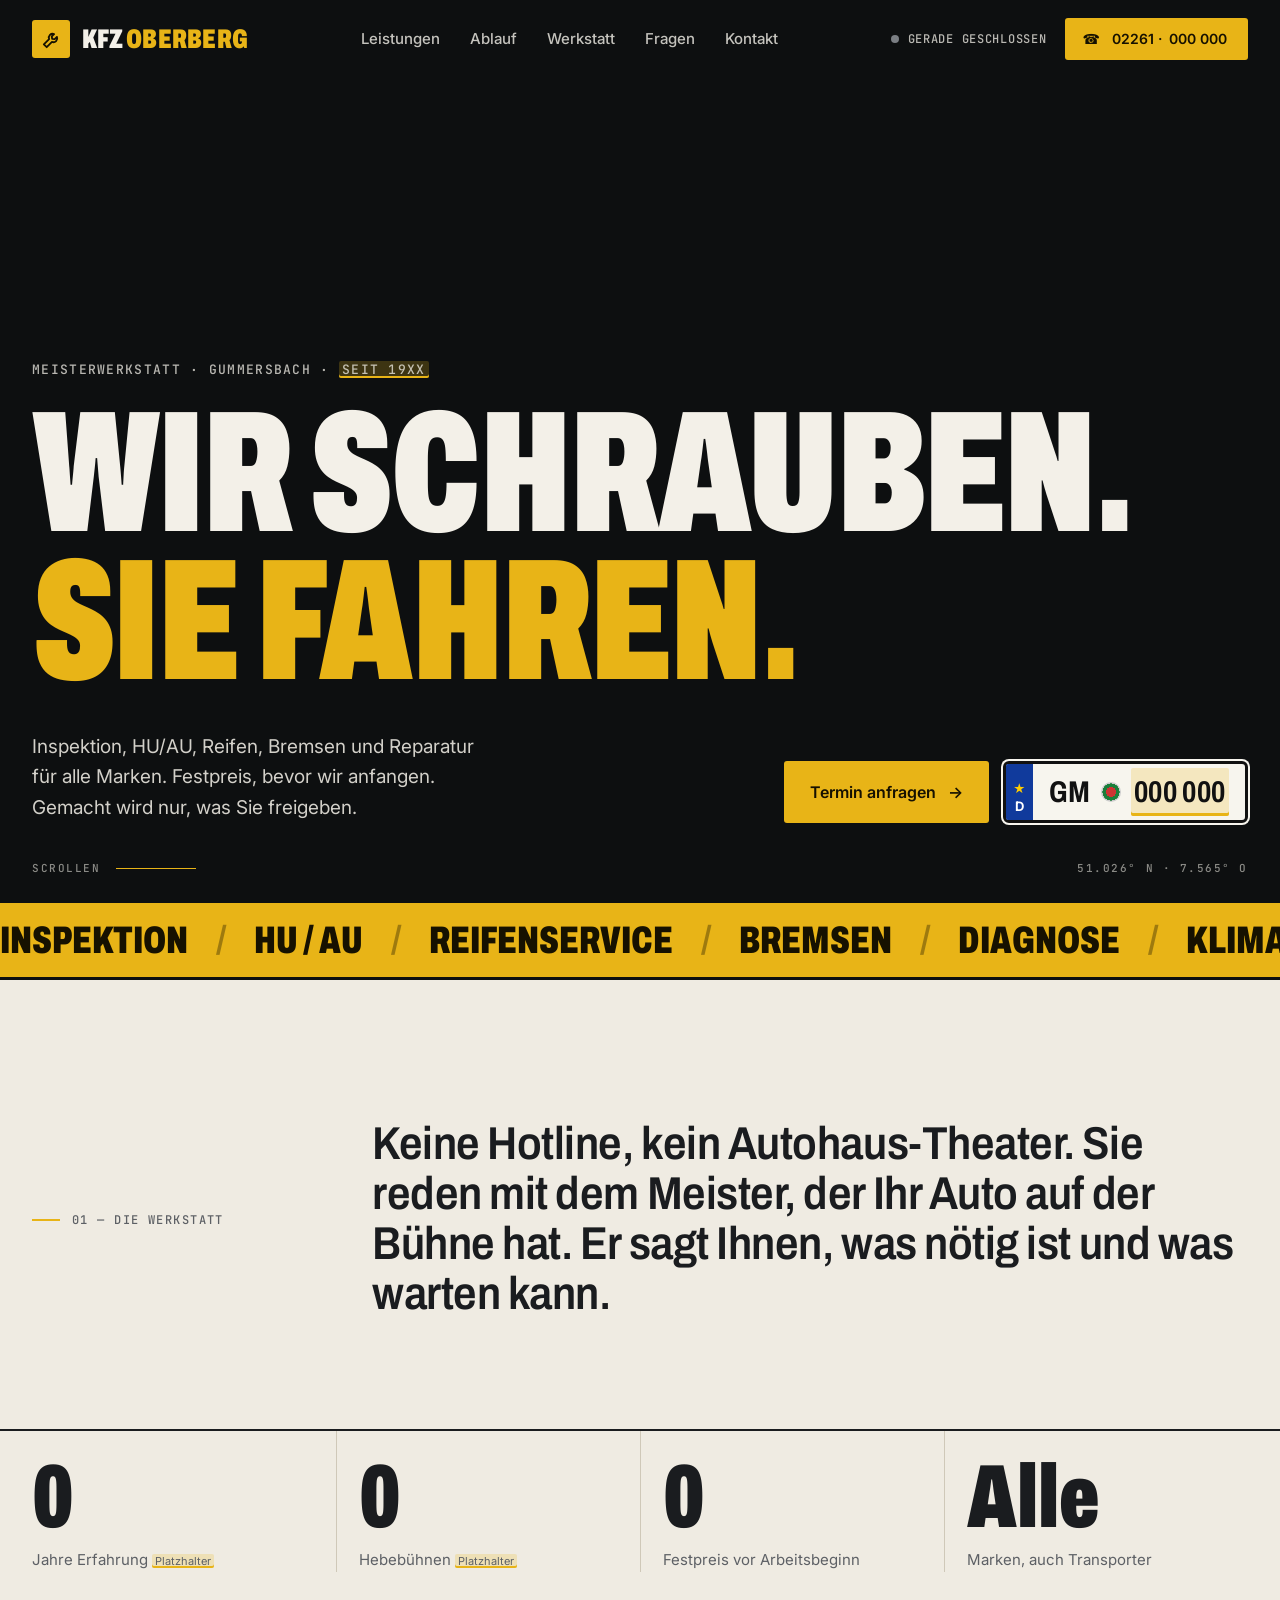
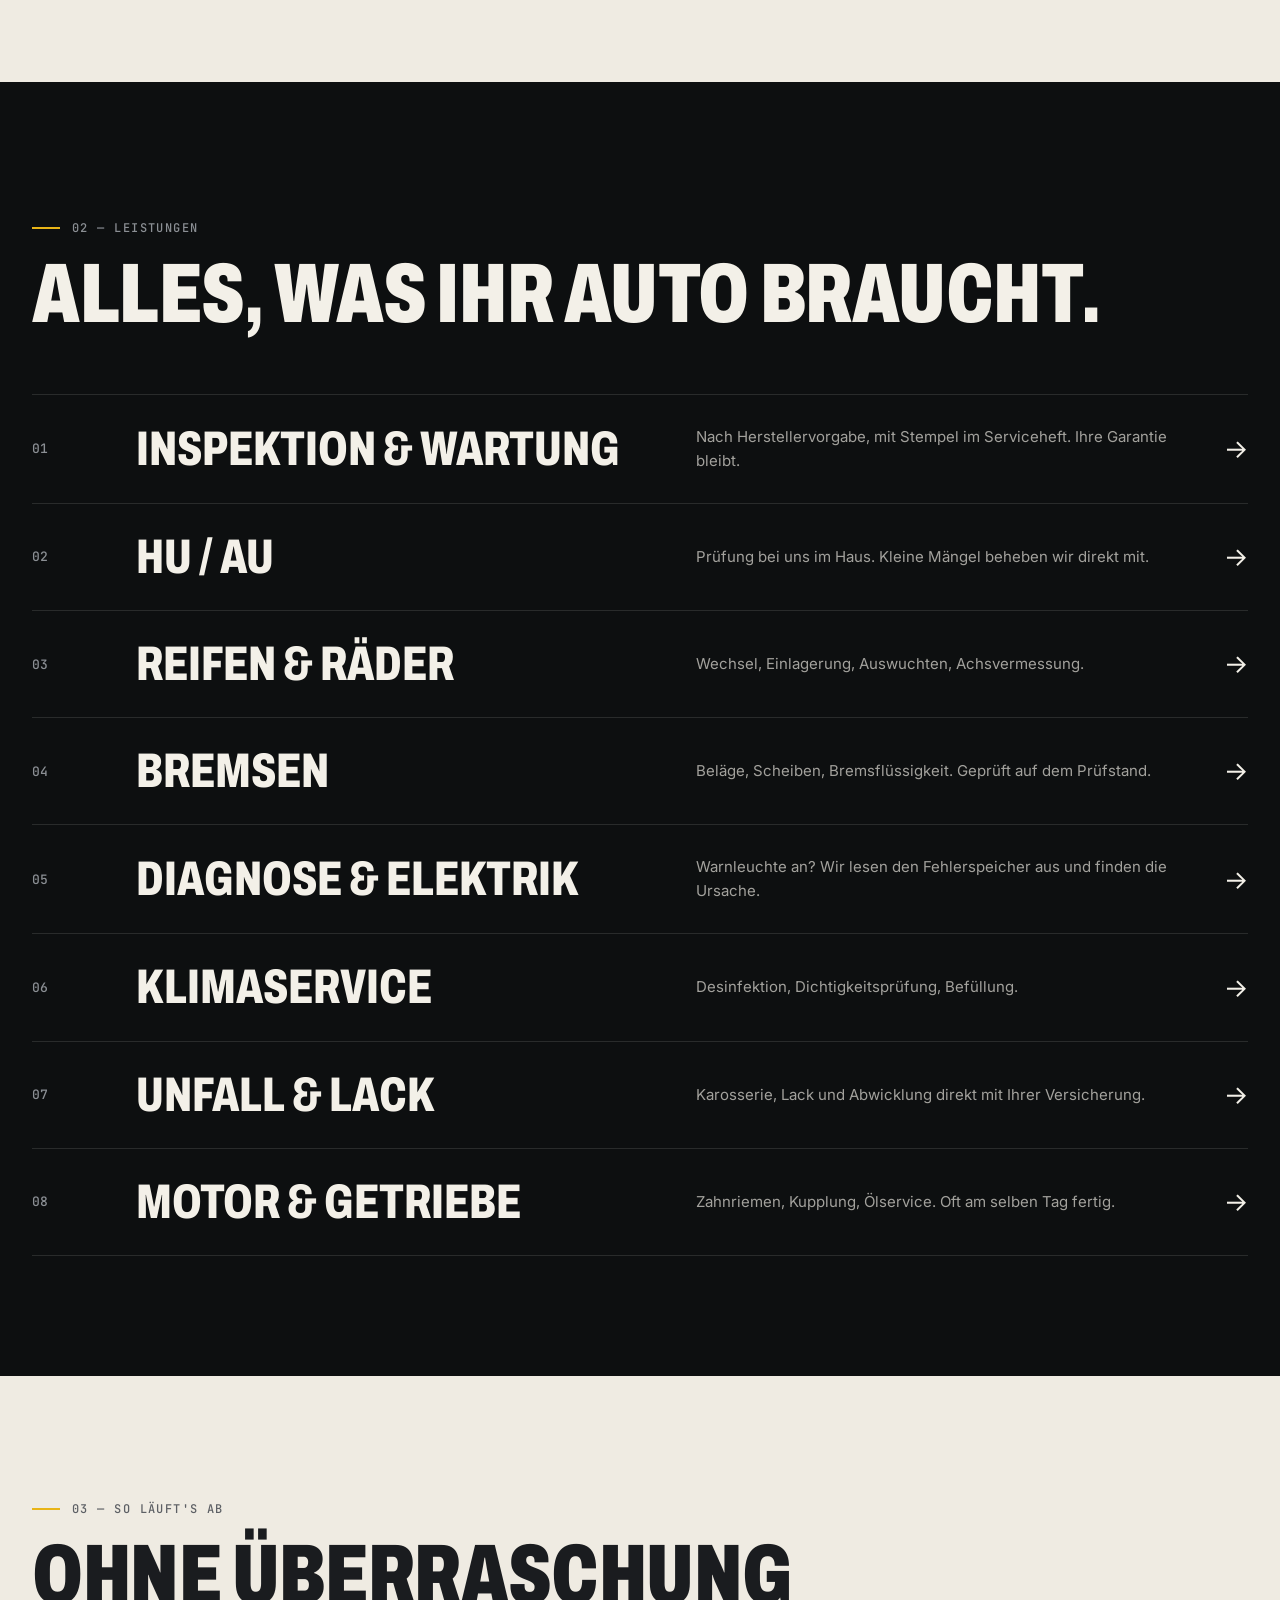
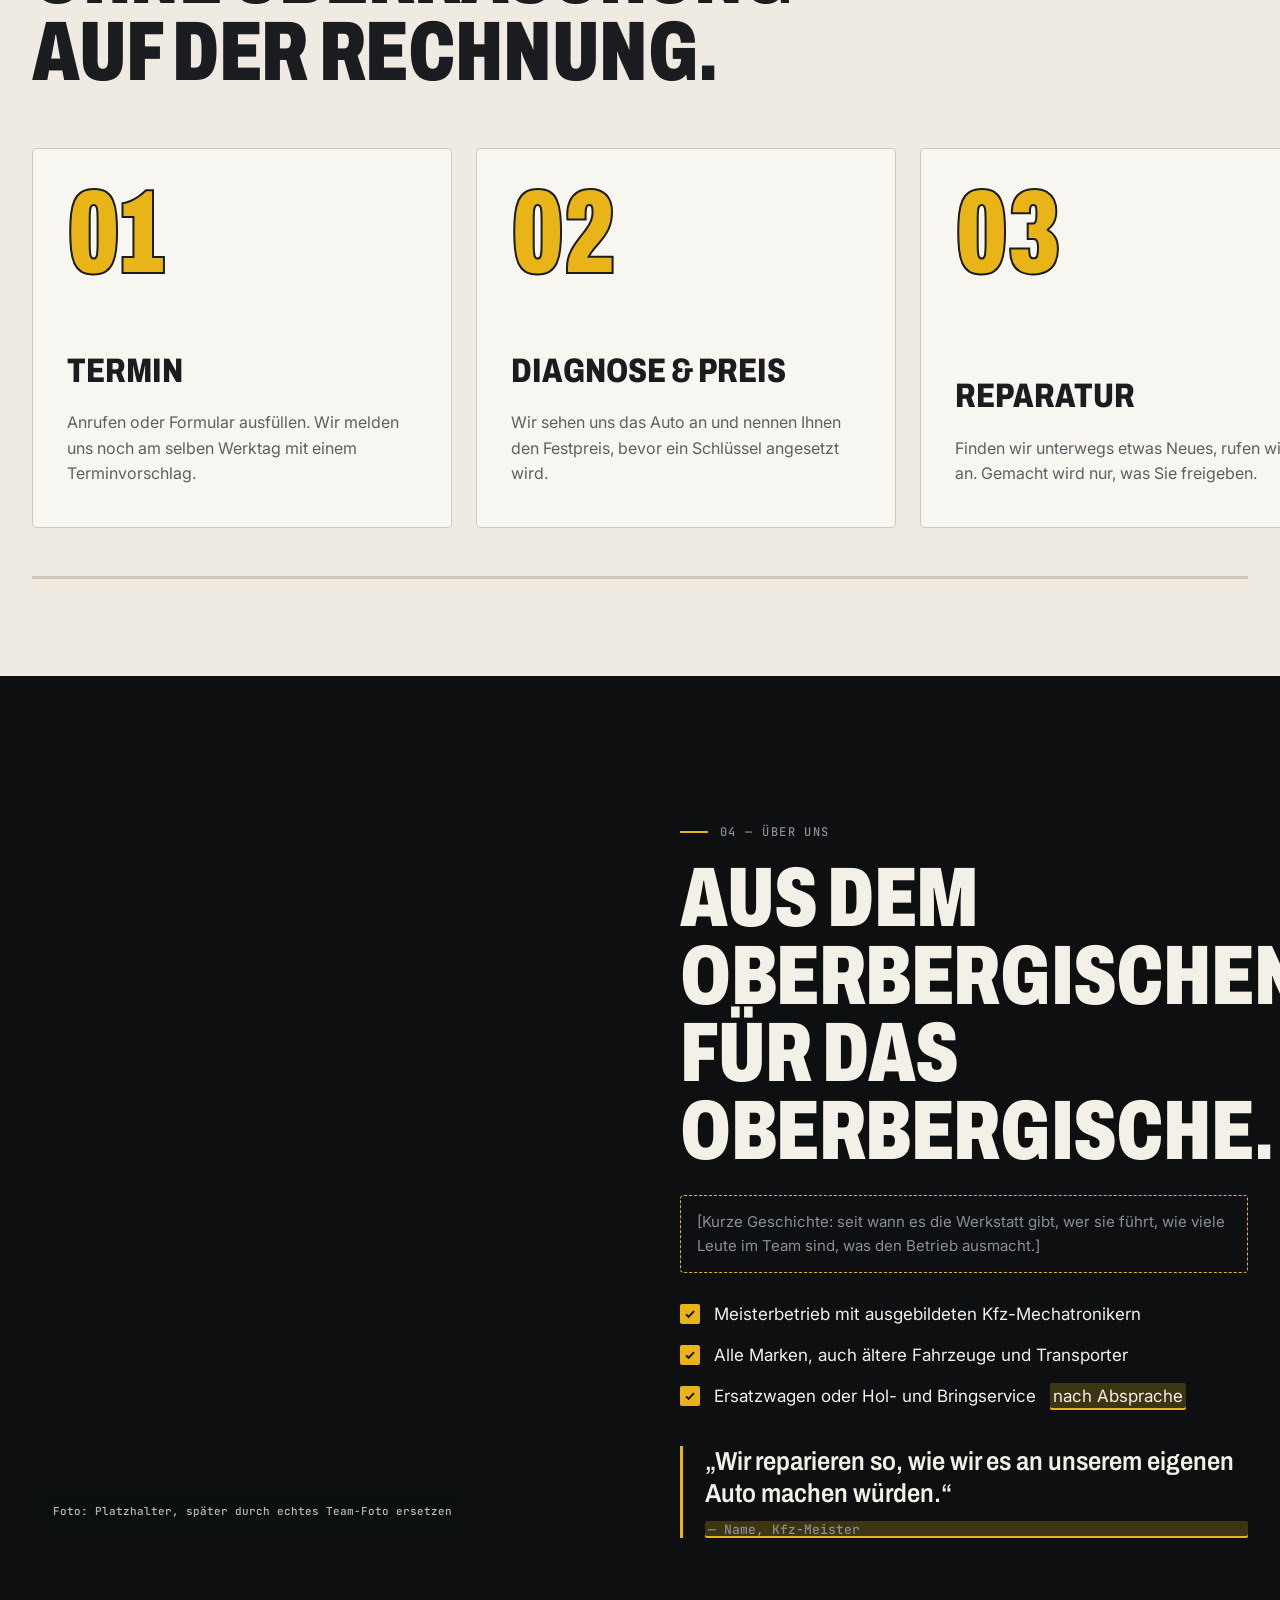
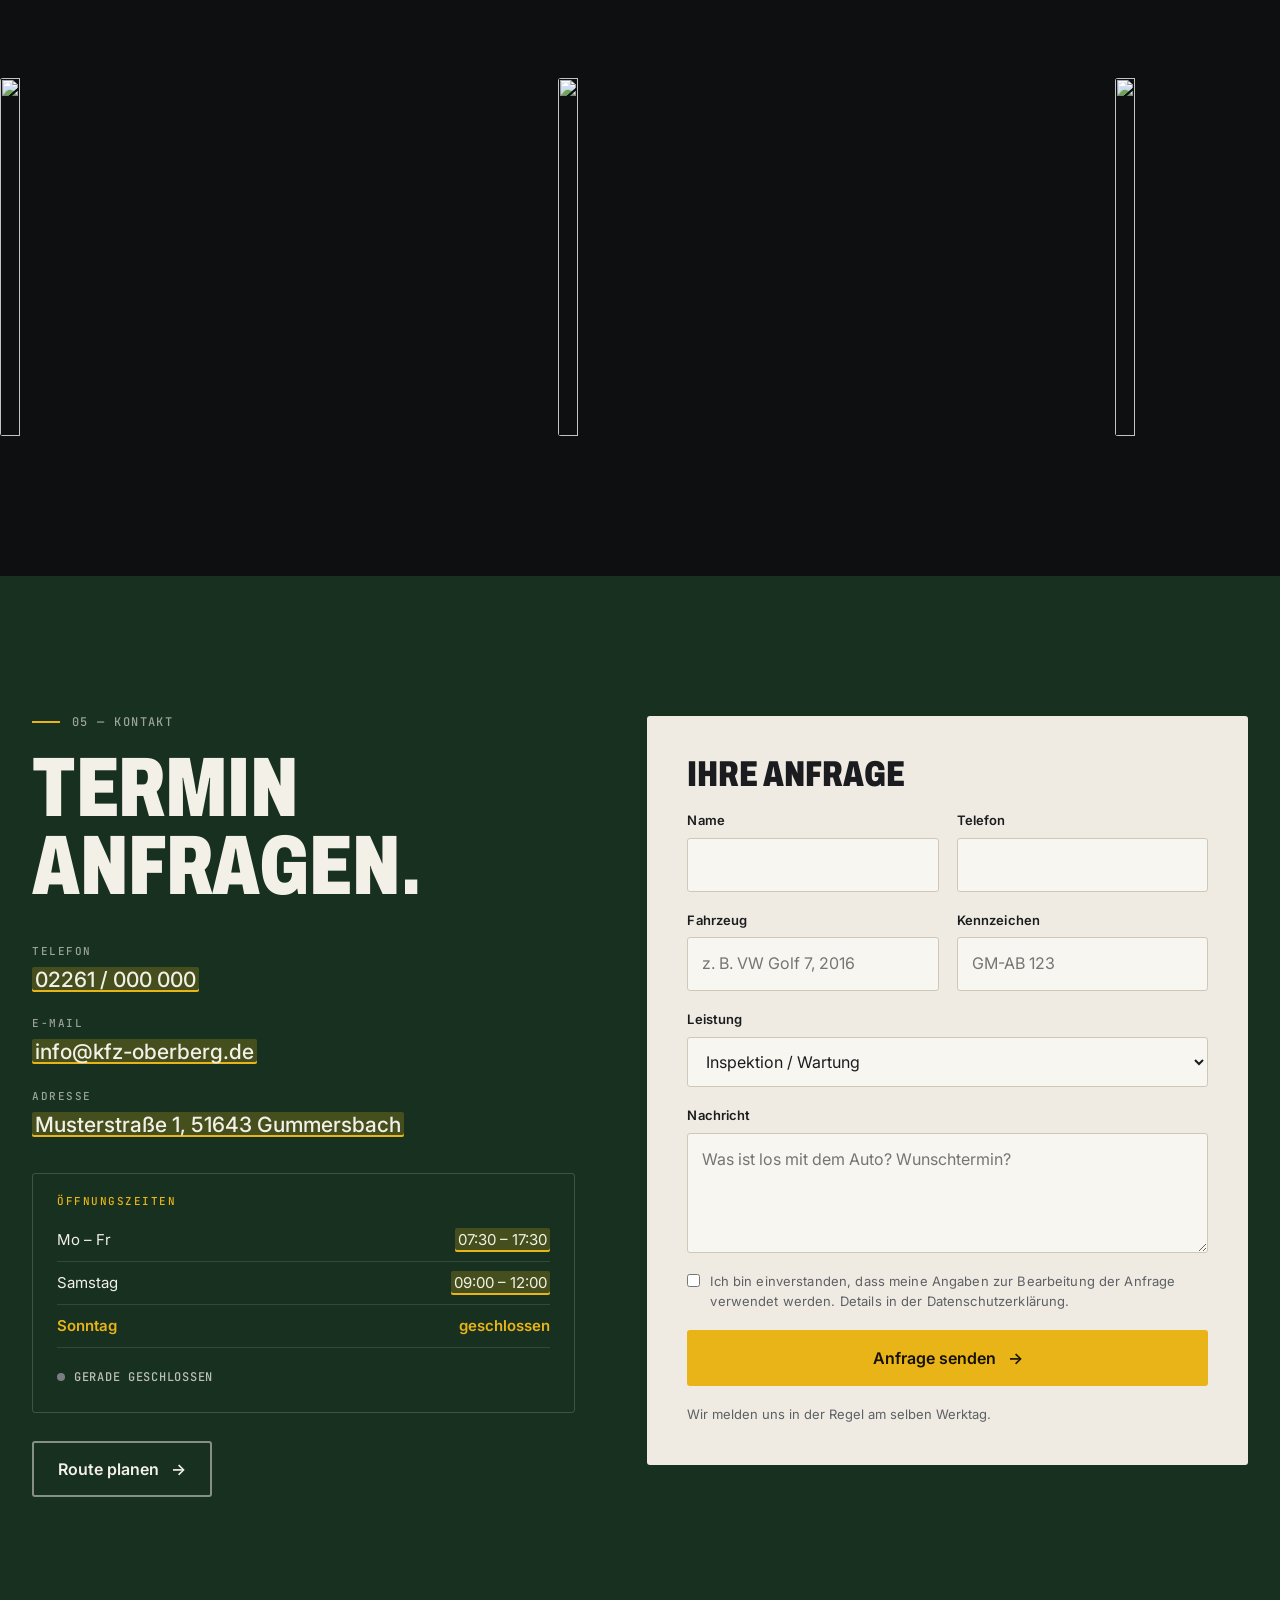
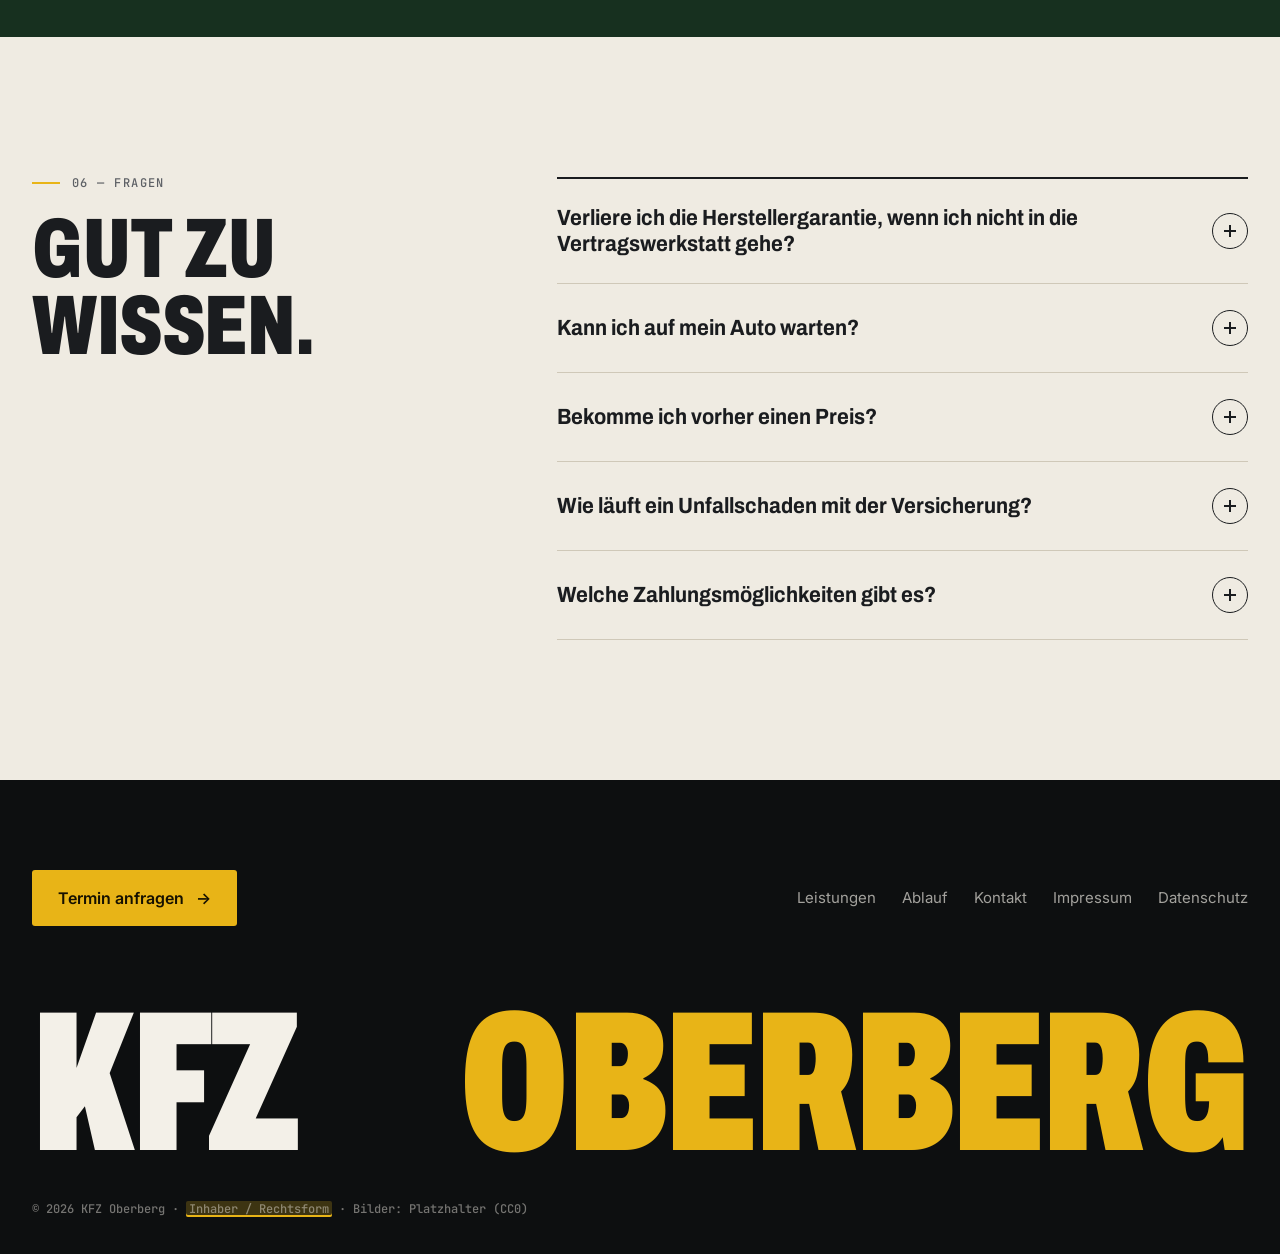
==== index.html @ f8571304 "feat(seite): Webseite mit Video-Hero und Scroll-Animationen Co-Authored-By: Claude Opus 5.5 <noreply" ====
<!doctype html>
<html lang="de">
<head>
<meta charset="utf-8">
<meta name="viewport" content="width=device-width, initial-scale=1">
<title>KFZ Oberberg – Meisterwerkstatt im Oberbergischen</title>
<meta name="description" content="KFZ Oberberg: Inspektion, HU/AU, Reifen, Bremsen, Diagnose und Unfallreparatur für alle Marken im Oberbergischen Kreis. Festpreis vor Arbeitsbeginn.">
<meta name="theme-color" content="#0d0f10">
<link rel="preconnect" href="https://fonts.googleapis.com">
<link rel="preconnect" href="https://fonts.gstatic.com" crossorigin>
<link href="https://fonts.googleapis.com/css2?family=Archivo:wdth,wght@62..125,400..900&family=Inter:wght@400;500;600&family=JetBrains+Mono:wght@500&display=swap" rel="stylesheet">
<link rel="stylesheet" href="styles.css">
<script>document.documentElement.classList.add("js")</script>
</head>
<body class="is-loading">

<!-- Intro: derselbe Warnstreifen wie im Hero-Film -->
<div class="intro" aria-hidden="true"><div class="intro-stripes"></div><div class="intro-word">KFZ<span>Oberberg</span></div></div>

<header class="site-header">
  <div class="wrap bar">
    <a class="logo" href="#top" aria-label="KFZ Oberberg Startseite">
      <span class="logo-mark"><svg viewBox="0 0 24 24" fill="none"><path d="M14.7 6.3a4 4 0 0 0-5.2 5.2L4 17l3 3 5.5-5.5a4 4 0 0 0 5.2-5.2l-2.4 2.4-2.6-.4-.4-2.6 2.4-2.4Z" stroke="currentColor" stroke-width="1.9" stroke-linejoin="round"/></svg></span>
      <span class="logo-text">KFZ <b>Oberberg</b></span>
    </a>
    <nav class="nav" aria-label="Hauptnavigation">
      <a href="#leistungen">Leistungen</a><a href="#ablauf">Ablauf</a><a href="#werkstatt">Werkstatt</a><a href="#faq">Fragen</a><a href="#kontakt">Kontakt</a>
    </nav>
    <div class="bar-right">
      <span class="live" data-status><i></i><span>Öffnungszeiten…</span></span>
      <a class="btn btn-signal btn-sm" href="tel:+4900000000000" aria-label="Anrufen"><span class="ico">☎</span><span class="hide-sm">02261 · <span class="ph">000 000</span></span></a>
    </div>
  </div>
</header>

<main id="top">

  <!-- HERO -->
  <section class="hero">
    <div class="hero-media" aria-hidden="true">
      <video class="hero-video" autoplay muted loop playsinline preload="auto" poster="video/hero-poster.jpg">
        <source src="video/hero-mobil.mp4" type="video/mp4" media="(max-width: 700px)">
        <source src="video/hero.mp4" type="video/mp4">
      </video>
      <div class="hero-shade"></div>
    </div>
    <div class="wrap hero-inner">
      <p class="kicker reveal-up">Meisterwerkstatt · Gummersbach · <span class="ph">seit 19XX</span></p>
      <h1 class="hero-title" aria-label="Wir schrauben. Sie fahren.">
        <span class="line"><span>Wir schrauben.</span></span>
        <span class="line"><span class="accent">Sie fahren.</span></span>
      </h1>
      <div class="hero-bottom">
        <p class="hero-lead reveal-up">Inspektion, HU/AU, Reifen, Bremsen und Reparatur für alle Marken. Festpreis, bevor wir anfangen. Gemacht wird nur, was Sie freigeben.</p>
        <div class="hero-ctas reveal-up">
          <a class="btn btn-signal" href="#kontakt">Termin anfragen <span class="arr">→</span></a>
          <a class="plate" href="tel:+4900000000000" aria-label="Anrufen">
            <span class="plate-eu"><span class="stars">★</span>D</span>
            <span class="plate-txt">GM <i></i> <span class="ph-plate">000 000</span></span>
          </a>
        </div>
      </div>
    </div>
    <div class="hero-meta wrap">
      <span>Scrollen</span><span class="scroll-line"><i></i></span>
      <span class="hero-coords">51.026° N · 7.565° O</span>
    </div>
  </section>

  <!-- TICKER -->
  <div class="ticker" aria-hidden="true">
    <div class="ticker-track">
      <span>Inspektion</span><b>/</b><span>HU / AU</span><b>/</b><span>Reifenservice</span><b>/</b><span>Bremsen</span><b>/</b><span>Diagnose</span><b>/</b><span>Klimaservice</span><b>/</b><span>Unfallinstandsetzung</span><b>/</b><span>Ölservice</span><b>/</b>
      <span>Inspektion</span><b>/</b><span>HU / AU</span><b>/</b><span>Reifenservice</span><b>/</b><span>Bremsen</span><b>/</b><span>Diagnose</span><b>/</b><span>Klimaservice</span><b>/</b><span>Unfallinstandsetzung</span><b>/</b><span>Ölservice</span><b>/</b>
    </div>
  </div>

  <!-- INTRO / STATEMENT -->
  <section class="statement">
    <div class="wrap statement-grid">
      <p class="label">01 — Die Werkstatt</p>
      <p class="statement-text split-words">Keine Hotline, kein Autohaus-Theater. Sie reden mit dem Meister, der Ihr Auto auf der Bühne hat. Er sagt Ihnen, was nötig ist und was warten kann.</p>
    </div>
    <div class="wrap stats">
      <div class="stat"><b data-count="25">0</b><span>Jahre Erfahrung <em class="ph">Platzhalter</em></span></div>
      <div class="stat"><b data-count="4">0</b><span>Hebebühnen <em class="ph">Platzhalter</em></span></div>
      <div class="stat"><b data-count="100" data-suffix="%">0</b><span>Festpreis vor Arbeitsbeginn</span></div>
      <div class="stat"><b>Alle</b><span>Marken, auch Transporter</span></div>
    </div>
  </section>

  <!-- LEISTUNGEN -->
  <section class="services" id="leistungen">
    <div class="wrap">
      <div class="sec-head">
        <p class="label">02 — Leistungen</p>
        <h2 class="sec-title split-lines">Alles, was Ihr Auto braucht.</h2>
      </div>
      <ol class="svc-list">
        <li class="svc" data-img="img/inspektion.jpg"><a href="#kontakt" data-leistung="Inspektion / Wartung">
          <span class="svc-no">01</span><span class="svc-name">Inspektion &amp; Wartung</span>
          <span class="svc-desc">Nach Herstellervorgabe, mit Stempel im Serviceheft. Ihre Garantie bleibt.</span><span class="svc-arr">→</span>
          <img class="svc-thumb" src="img/inspektion.jpg" alt="" loading="lazy"></a></li>
        <li class="svc" data-img="img/garage-front.jpg"><a href="#kontakt" data-leistung="HU / AU">
          <span class="svc-no">02</span><span class="svc-name">HU / AU</span>
          <span class="svc-desc">Prüfung bei uns im Haus. Kleine Mängel beheben wir direkt mit.</span><span class="svc-arr">→</span>
          <img class="svc-thumb" src="img/garage-front.jpg" alt="" loading="lazy"></a></li>
        <li class="svc" data-img="img/reifen.jpg"><a href="#kontakt" data-leistung="Reifen">
          <span class="svc-no">03</span><span class="svc-name">Reifen &amp; Räder</span>
          <span class="svc-desc">Wechsel, Einlagerung, Auswuchten, Achsvermessung.</span><span class="svc-arr">→</span>
          <img class="svc-thumb" src="img/reifen.jpg" alt="" loading="lazy"></a></li>
        <li class="svc" data-img="img/bremse.jpg"><a href="#kontakt" data-leistung="Bremsen">
          <span class="svc-no">04</span><span class="svc-name">Bremsen</span>
          <span class="svc-desc">Beläge, Scheiben, Bremsflüssigkeit. Geprüft auf dem Prüfstand.</span><span class="svc-arr">→</span>
          <img class="svc-thumb" src="img/bremse.jpg" alt="" loading="lazy"></a></li>
        <li class="svc" data-img="img/elektrik.jpg"><a href="#kontakt" data-leistung="Diagnose / Warnleuchte">
          <span class="svc-no">05</span><span class="svc-name">Diagnose &amp; Elektrik</span>
          <span class="svc-desc">Warnleuchte an? Wir lesen den Fehlerspeicher aus und finden die Ursache.</span><span class="svc-arr">→</span>
          <img class="svc-thumb" src="img/elektrik.jpg" alt="" loading="lazy"></a></li>
        <li class="svc" data-img="img/motor-dunkel.jpg"><a href="#kontakt" data-leistung="Klimaservice">
          <span class="svc-no">06</span><span class="svc-name">Klimaservice</span>
          <span class="svc-desc">Desinfektion, Dichtigkeitsprüfung, Befüllung.</span><span class="svc-arr">→</span>
          <img class="svc-thumb" src="img/motor-dunkel.jpg" alt="" loading="lazy"></a></li>
        <li class="svc" data-img="img/lack.jpg"><a href="#kontakt" data-leistung="Unfallschaden">
          <span class="svc-no">07</span><span class="svc-name">Unfall &amp; Lack</span>
          <span class="svc-desc">Karosserie, Lack und Abwicklung direkt mit Ihrer Versicherung.</span><span class="svc-arr">→</span>
          <img class="svc-thumb" src="img/lack.jpg" alt="" loading="lazy"></a></li>
        <li class="svc" data-img="img/motorblock.jpg"><a href="#kontakt" data-leistung="Sonstiges">
          <span class="svc-no">08</span><span class="svc-name">Motor &amp; Getriebe</span>
          <span class="svc-desc">Zahnriemen, Kupplung, Ölservice. Oft am selben Tag fertig.</span><span class="svc-arr">→</span>
          <img class="svc-thumb" src="img/motorblock.jpg" alt="" loading="lazy"></a></li>
      </ol>
    </div>
    <div class="svc-follower" aria-hidden="true"><img alt=""></div>
  </section>

  <!-- ABLAUF (horizontal gepinnt auf Desktop) -->
  <section class="process" id="ablauf">
    <div class="process-pin">
      <div class="wrap process-head">
        <p class="label">03 — So läuft's ab</p>
        <h2 class="sec-title">Ohne Überraschung<br>auf der Rechnung.</h2>
      </div>
      <div class="process-track">
        <article class="step"><span class="step-no">01</span><h3>Termin</h3><p>Anrufen oder Formular ausfüllen. Wir melden uns noch am selben Werktag mit einem Terminvorschlag.</p></article>
        <article class="step"><span class="step-no">02</span><h3>Diagnose &amp; Preis</h3><p>Wir sehen uns das Auto an und nennen Ihnen den Festpreis, bevor ein Schlüssel angesetzt wird.</p></article>
        <article class="step"><span class="step-no">03</span><h3>Reparatur</h3><p>Finden wir unterwegs etwas Neues, rufen wir an. Gemacht wird nur, was Sie freigeben.</p></article>
        <article class="step"><span class="step-no">04</span><h3>Abholung</h3><p>Wir erklären, was gemacht wurde, und zeigen Ihnen auf Wunsch die alten Teile.</p></article>
        <figure class="step step-img"><img src="img/werkzeug.jpg" alt="Werkzeugsatz in der Werkstatt" loading="lazy"></figure>
      </div>
      <div class="process-progress" aria-hidden="true"><i></i></div>
    </div>
  </section>

  <!-- WERKSTATT / ÜBER UNS -->
  <section class="about" id="werkstatt">
    <div class="wrap about-grid">
      <figure class="about-img clip-reveal"><img src="img/handarbeit.jpg" alt="Mechaniker bei der Arbeit an einem Fahrzeug" loading="lazy"><figcaption>Foto: Platzhalter, später durch echtes Team-Foto ersetzen</figcaption></figure>
      <div class="about-copy">
        <p class="label">04 — Über uns</p>
        <h2 class="sec-title split-lines">Aus dem Oberbergischen, für das Oberbergische.</h2>
        <p class="ph-block">[Kurze Geschichte: seit wann es die Werkstatt gibt, wer sie führt, wie viele Leute im Team sind, was den Betrieb ausmacht.]</p>
        <ul class="checks">
          <li>Meisterbetrieb mit ausgebildeten Kfz-Mechatronikern</li>
          <li>Alle Marken, auch ältere Fahrzeuge und Transporter</li>
          <li>Ersatzwagen oder Hol- und Bringservice <span class="ph">nach Absprache</span></li>
        </ul>
        <blockquote class="quote">„Wir reparieren so, wie wir es an unserem eigenen Auto machen würden.“<cite class="ph">— Name, Kfz-Meister</cite></blockquote>
      </div>
    </div>
    <div class="gallery" aria-hidden="true">
      <div class="gallery-row">
        <img src="img/werkstatt.jpg" alt="" loading="lazy"><img src="img/motor-chrom.jpg" alt="" loading="lazy"><img src="img/bremse.jpg" alt="" loading="lazy"><img src="img/inspektion.jpg" alt="" loading="lazy"><img src="img/reifen.jpg" alt="" loading="lazy">
      </div>
    </div>
  </section>

  <!-- KONTAKT -->
  <section class="contact" id="kontakt">
    <div class="wrap contact-grid">
      <div class="contact-info">
        <p class="label">05 — Kontakt</p>
        <h2 class="sec-title split-lines">Termin anfragen.</h2>
        <dl>
          <div><dt>Telefon</dt><dd><a href="tel:+4900000000000"><span class="ph">02261 / 000 000</span></a></dd></div>
          <div><dt>E-Mail</dt><dd><a href="mailto:info@example.de"><span class="ph">info@kfz-oberberg.de</span></a></dd></div>
          <div><dt>Adresse</dt><dd><span class="ph">Musterstraße 1, 51643 Gummersbach</span></dd></div>
        </dl>
        <div class="hours-card">
          <h3>Öffnungszeiten</h3>
          <ul class="hours" data-hours>
            <li data-d="1-5"><span>Mo – Fr</span><span class="ph">07:30 – 17:30</span></li>
            <li data-d="6"><span>Samstag</span><span class="ph">09:00 – 12:00</span></li>
            <li data-d="0"><span>Sonntag</span><span>geschlossen</span></li>
          </ul>
          <span class="live" data-status><i></i><span>…</span></span>
        </div>
        <a class="btn btn-ghost-light" href="https://maps.google.com/?q=Gummersbach" target="_blank" rel="noopener">Route planen <span class="arr">→</span></a>
      </div>
      <form id="anfrage" class="form" novalidate>
        <h3>Ihre Anfrage</h3>
        <label>Name<input name="name" autocomplete="name" required></label>
        <label>Telefon<input name="telefon" type="tel" autocomplete="tel" required></label>
        <label>Fahrzeug<input name="fahrzeug" placeholder="z. B. VW Golf 7, 2016"></label>
        <label>Kennzeichen<input name="kennzeichen" placeholder="GM-AB 123"></label>
        <label class="full">Leistung
          <select name="leistung" id="leistung">
            <option>Inspektion / Wartung</option><option>HU / AU</option><option>Reifen</option>
            <option>Bremsen</option><option>Diagnose / Warnleuchte</option><option>Klimaservice</option>
            <option>Unfallschaden</option><option>Sonstiges</option>
          </select></label>
        <label class="full">Nachricht<textarea name="nachricht" placeholder="Was ist los mit dem Auto? Wunschtermin?"></textarea></label>
        <label class="consent"><input type="checkbox" required> Ich bin einverstanden, dass meine Angaben zur Bearbeitung der Anfrage verwendet werden. Details in der Datenschutzerklärung.</label>
        <button class="btn btn-signal" type="submit">Anfrage senden <span class="arr">→</span></button>
        <p class="form-note" id="form-note">Wir melden uns in der Regel am selben Werktag.</p>
      </form>
    </div>
  </section>

  <!-- FAQ -->
  <section class="faq" id="faq">
    <div class="wrap faq-grid">
      <div><p class="label">06 — Fragen</p><h2 class="sec-title split-lines">Gut zu wissen.</h2></div>
      <div class="faq-list">
        <details><summary>Verliere ich die Herstellergarantie, wenn ich nicht in die Vertragswerkstatt gehe?</summary>
          <p>Nein. Solange nach Herstellervorgabe und mit passenden Teilen gewartet wird, bleibt die Garantie erhalten. Wir tragen alles ins Serviceheft ein.</p></details>
        <details><summary>Kann ich auf mein Auto warten?</summary>
          <p>Bei kleineren Arbeiten wie Ölwechsel oder Reifenwechsel ja. Sagen Sie es bei der Terminabsprache, dann planen wir das ein.</p></details>
        <details><summary>Bekomme ich vorher einen Preis?</summary>
          <p>Ja. Sie bekommen einen Festpreis, bevor wir anfangen. Ergibt sich während der Arbeit etwas Zusätzliches, rufen wir vorher an.</p></details>
        <details><summary>Wie läuft ein Unfallschaden mit der Versicherung?</summary>
          <p>Bringen Sie das Fahrzeug vorbei. Wir dokumentieren den Schaden, organisieren auf Wunsch einen Gutachter und rechnen direkt mit der Versicherung ab.</p></details>
        <details><summary>Welche Zahlungsmöglichkeiten gibt es?</summary>
          <p><span class="ph">[Bar, EC-Karte, Kreditkarte, Überweisung – mit dem Betrieb abklären.]</span></p></details>
      </div>
    </div>
  </section>
</main>

<footer class="footer">
  <div class="wrap">
    <div class="foot-top">
      <a class="btn btn-signal" href="#kontakt">Termin anfragen <span class="arr">→</span></a>
      <nav><a href="#leistungen">Leistungen</a><a href="#ablauf">Ablauf</a><a href="#kontakt">Kontakt</a><a href="impressum.html">Impressum</a><a href="datenschutz.html">Datenschutz</a></nav>
    </div>
    <div class="foot-word" aria-hidden="true"><span>KFZ</span><span>Oberberg</span></div>
    <p class="copy">© <span id="year">2026</span> KFZ Oberberg · <span class="ph">Inhaber / Rechtsform</span> · Bilder: Platzhalter (CC0)</p>
  </div>
</footer>

<div class="callbar">
  <a class="btn btn-signal" href="tel:+4900000000000">☎ Anrufen</a>
  <a class="btn btn-dark" href="#kontakt">Termin</a>
</div>

<script src="https://cdnjs.cloudflare.com/ajax/libs/gsap/3.12.5/gsap.min.js"></script>
<script src="https://cdnjs.cloudflare.com/ajax/libs/gsap/3.12.5/ScrollTrigger.min.js"></script>
<script src="https://unpkg.com/lenis@1.1.13/dist/lenis.min.js"></script>
<script src="main.js"></script>
</body>
</html>
---- styles.css ----
:root{
  --black:#0d0f10; --ink:#16181b; --ink-2:#2a2d31; --steel:#8b8f94; --line-d:rgba(243,240,232,.12);
  --paper:#efebe2; --paper-2:#e4dfd3; --line-l:#cfc8b8; --text-l:#1a1c1f; --muted-l:#5d6065;
  --signal:#e8b417; --signal-ink:#161100; --forest:#17301f; --cream:#f3f0e8;
  --display:"Archivo",system-ui,sans-serif; --body:"Inter",system-ui,sans-serif; --mono:"JetBrains Mono",ui-monospace,monospace;
  --ease:cubic-bezier(.2,.7,.1,1);
}
*{box-sizing:border-box;margin:0;padding:0}
html{-webkit-text-size-adjust:100%}
html.lenis,html.lenis body{height:auto}
.lenis.lenis-smooth{scroll-behavior:auto!important}
body{background:var(--black);color:var(--cream);font:400 17px/1.6 var(--body);-webkit-font-smoothing:antialiased;overflow-x:hidden}
img,video{display:block;max-width:100%}
a{color:inherit}
.wrap{width:100%;max-width:1320px;margin:0 auto;padding:0 32px}
::selection{background:var(--signal);color:var(--signal-ink)}
:focus-visible{outline:3px solid var(--signal);outline-offset:3px}

/* Platzhalter-Markierung */
.ph,.ph-plate{background:rgba(232,180,23,.22);box-shadow:inset 0 -2px 0 var(--signal);padding:0 3px;border-radius:2px}
.ph-block{border:1.5px dashed var(--signal);padding:14px 16px;border-radius:4px;color:var(--steel);font-size:15px;margin:24px 0}

/* Typo */
.label{font:500 12px/1 var(--mono);letter-spacing:.12em;text-transform:uppercase;color:var(--steel);display:flex;align-items:center;gap:12px}
.label::before{content:"";width:28px;height:2px;background:var(--signal)}
.sec-title{font-family:var(--display);font-weight:850;font-stretch:70%;text-transform:uppercase;font-size:clamp(42px,6.6vw,104px);line-height:.92;letter-spacing:-.005em;margin-top:22px}
.kicker{font:500 13px/1.3 var(--mono);letter-spacing:.1em;text-transform:uppercase;color:rgba(243,240,232,.75)}

/* Buttons */
.btn{display:inline-flex;align-items:center;gap:12px;font:600 16px/1 var(--body);padding:18px 24px;border-radius:3px;text-decoration:none;border:2px solid transparent;cursor:pointer;position:relative;overflow:hidden;isolation:isolate;transition:color .3s var(--ease)}
.btn .arr{transition:transform .35s var(--ease)}
.btn:hover .arr{transform:translateX(5px)}
.btn-signal{background:var(--signal);color:var(--signal-ink)}
.btn-signal::after{content:"";position:absolute;inset:0;background:var(--cream);transform:translateY(101%);transition:transform .4s var(--ease);z-index:-1}
.btn-signal:hover::after{transform:none}
.btn-ghost-light{border-color:rgba(243,240,232,.5);color:var(--cream)}
.btn-ghost-light:hover{border-color:var(--signal);color:var(--signal)}
.btn-dark{background:var(--ink);color:var(--cream)}
.btn-sm{padding:12px 16px;font-size:14px}

/* Intro */
.intro{position:fixed;inset:0;z-index:100;pointer-events:none;display:grid;place-items:center;overflow:hidden}
.intro-stripes{position:absolute;inset:-20% -40%;background:repeating-linear-gradient(-45deg,#15171a 0 70px,var(--signal) 70px 140px);transform:skewX(-12deg)}
.intro-word{position:relative;font-family:var(--display);font-weight:900;font-stretch:65%;text-transform:uppercase;font-size:clamp(48px,10vw,150px);line-height:.9;background:var(--black);color:var(--cream);padding:.08em .22em .04em;display:flex;gap:.25em}
.intro-word span{color:var(--signal)}
html:not(.js) .intro{display:none}

/* Header */
.site-header{position:fixed;top:0;left:0;right:0;z-index:50;transition:background .4s,border-color .4s,transform .45s var(--ease);border-bottom:1px solid transparent}
.site-header.scrolled{background:rgba(13,15,16,.86);backdrop-filter:blur(12px);-webkit-backdrop-filter:blur(12px);border-color:var(--line-d)}
.site-header.hidden{transform:translateY(-100%)}
.bar{display:flex;align-items:center;justify-content:space-between;height:78px;gap:24px}
.logo{display:flex;align-items:center;gap:12px;text-decoration:none}
.logo-mark{width:38px;height:38px;border-radius:3px;background:var(--signal);color:var(--signal-ink);display:grid;place-items:center;transition:transform .5s var(--ease)}
.logo:hover .logo-mark{transform:rotate(-90deg)}
.logo-mark svg{width:23px;height:23px}
.logo-text{font-family:var(--display);font-weight:900;font-stretch:68%;font-size:27px;text-transform:uppercase;letter-spacing:.01em;line-height:1}
.logo-text b{color:var(--signal);font-weight:900}
.nav{display:flex;gap:30px;font-size:15px;font-weight:500}
.nav a{text-decoration:none;color:rgba(243,240,232,.8);position:relative;padding:6px 0}
.nav a::after{content:"";position:absolute;left:0;right:0;bottom:0;height:2px;background:var(--signal);transform:scaleX(0);transform-origin:right;transition:transform .35s var(--ease)}
.nav a:hover{color:var(--cream)}
.nav a:hover::after{transform:scaleX(1);transform-origin:left}
.bar-right{display:flex;align-items:center;gap:18px}
.live{display:inline-flex;align-items:center;gap:9px;font:500 12px/1 var(--mono);letter-spacing:.06em;text-transform:uppercase;color:rgba(243,240,232,.75)}
.live i{width:8px;height:8px;border-radius:50%;background:#7a7e83}
.live.open i{background:#5fd38a;box-shadow:0 0 0 0 rgba(95,211,138,.6);animation:pulse 2s infinite}
@keyframes pulse{70%{box-shadow:0 0 0 9px rgba(95,211,138,0)}100%{box-shadow:0 0 0 0 rgba(95,211,138,0)}}
@media (max-width:1060px){.nav{display:none}}
.logo-text{white-space:nowrap}
@media (max-width:640px){.bar-right .live,.hide-sm{display:none}.bar{height:66px}.bar-right .btn-sm{width:46px;height:46px;padding:0;justify-content:center;font-size:18px}.logo-text{font-size:24px}}

/* Hero */
.hero{position:relative;min-height:100svh;display:flex;flex-direction:column;justify-content:flex-end;overflow:hidden;padding-top:110px}
.hero-media{position:absolute;inset:0;z-index:-1;background:var(--black) url("video/hero-poster.jpg") center/cover}
.hero-video{width:100%;height:100%;object-fit:cover}
.hero-shade{position:absolute;inset:0;background:linear-gradient(180deg,rgba(13,15,16,.55) 0%,rgba(13,15,16,.1) 30%,rgba(13,15,16,.35) 60%,rgba(13,15,16,.92) 100%),linear-gradient(90deg,rgba(13,15,16,.6),rgba(13,15,16,0) 70%)}
.hero-inner{padding-bottom:40px}
.hero-title{font-family:var(--display);font-weight:900;font-stretch:64%;text-transform:uppercase;font-size:clamp(64px,13.5vw,218px);line-height:.84;letter-spacing:-.01em;margin:22px 0 34px}
.hero-title .line{display:block;overflow:hidden;padding-bottom:.02em}
.hero-title .line>span{display:inline-block}
.hero-title .accent{color:var(--signal)}
.hero-bottom{display:flex;justify-content:space-between;align-items:flex-end;gap:40px;flex-wrap:wrap}
.hero-lead{max-width:470px;font-size:19px;color:rgba(243,240,232,.86)}
.hero-ctas{display:flex;gap:14px;align-items:stretch;flex-wrap:wrap}
.plate{display:inline-flex;align-items:stretch;background:#f7f5ee;color:#111;border:3px solid #111;border-radius:6px;text-decoration:none;box-shadow:0 0 0 2px #f7f5ee;transition:transform .3s var(--ease)}
.plate:hover{transform:translateY(-2px) rotate(-1deg)}
.plate-eu{background:#103a9c;color:#fff;font:700 13px/1 var(--body);display:flex;flex-direction:column;align-items:center;justify-content:flex-end;gap:5px;padding:6px 7px 7px;border-radius:2px 0 0 2px}
.plate-eu .stars{color:#ffcc00;font-size:12px}
.plate-txt{font-family:"Archivo",sans-serif;font-weight:700;font-stretch:75%;font-size:30px;letter-spacing:.02em;display:flex;align-items:center;gap:10px;padding:4px 16px}
.plate-txt i{width:20px;height:20px;border-radius:50%;background:radial-gradient(circle,#c33 0 35%,#1a7f3a 36% 60%,#ccc 61%)}
.ph-plate{box-shadow:inset 0 -3px 0 var(--signal)}
.hero-meta{display:flex;align-items:center;gap:16px;padding-bottom:26px;font:500 11px/1 var(--mono);letter-spacing:.14em;text-transform:uppercase;color:rgba(243,240,232,.55)}
.scroll-line{width:80px;height:1px;background:rgba(243,240,232,.25);position:relative;overflow:hidden}
.scroll-line i{position:absolute;inset:0;background:var(--signal);animation:scrolline 2.2s var(--ease) infinite}
@keyframes scrolline{0%{transform:translateX(-100%)}60%,100%{transform:translateX(100%)}}
.hero-coords{margin-left:auto}
@media (max-width:640px){.hero-coords,.hero-meta{display:none}.hero-lead{font-size:17px}.plate-txt{font-size:24px}}

/* Ticker */
.ticker{background:var(--signal);color:var(--signal-ink);overflow:hidden;border-block:3px solid var(--black)}
.ticker-track{display:flex;width:max-content;gap:28px;padding:18px 0;font-family:var(--display);font-weight:850;font-stretch:70%;font-size:clamp(26px,3vw,40px);text-transform:uppercase;line-height:1;animation:tick 32s linear infinite}
.ticker-track b{opacity:.35}
@keyframes tick{to{transform:translateX(-50%)}}

/* Statement */
.statement{background:var(--paper);color:var(--text-l);padding:140px 0 110px}
.statement .label{color:var(--muted-l)}
.statement-grid{display:grid;grid-template-columns:1fr 3fr;gap:48px}
.statement-text{font-family:var(--display);font-weight:600;font-stretch:88%;font-size:clamp(28px,3.6vw,54px);line-height:1.08;letter-spacing:-.01em}
.statement-text .w{display:inline-block;opacity:.14}
.stats{display:grid;grid-template-columns:repeat(4,1fr);margin-top:110px;border-top:2px solid var(--text-l)}
.stat{padding:26px 22px 0 0}
.stat+.stat{padding-left:22px;border-left:1px solid var(--line-l)}
.stat b{display:block;font-family:var(--display);font-weight:900;font-stretch:66%;font-size:clamp(56px,7vw,104px);line-height:.9}
.stat span{display:block;margin-top:10px;font-size:15px;color:var(--muted-l)}
.stat em{font-style:normal;font-size:11px}
@media (max-width:860px){.statement-grid{grid-template-columns:1fr;gap:24px}.stats{grid-template-columns:1fr 1fr}.stat:nth-child(3){padding-left:0;border-left:0}.stat{padding-bottom:26px}}

/* Services */
.services{padding:140px 0 120px;position:relative}
.sec-head{margin-bottom:60px}
.svc-list{list-style:none;border-top:1px solid var(--line-d)}
.svc a{display:grid;grid-template-columns:80px 1.1fr 1fr 40px;align-items:center;gap:24px;padding:30px 0;border-bottom:1px solid var(--line-d);text-decoration:none;position:relative}
.svc a::before{content:"";position:absolute;inset:0;background:var(--signal);transform:scaleY(0);transform-origin:bottom;transition:transform .45s var(--ease);z-index:-1}
.svc-list{position:relative;z-index:1}
.svc a:hover::before{transform:scaleY(1)}
.svc a:hover{color:var(--signal-ink)}
.svc-no{font:500 13px var(--mono);color:var(--steel);transition:color .3s}
.svc a:hover .svc-no{color:var(--signal-ink)}
.svc-name{font-family:var(--display);font-weight:800;font-stretch:72%;text-transform:uppercase;font-size:clamp(30px,3.8vw,56px);line-height:.95;transition:transform .45s var(--ease)}
.svc a:hover .svc-name{transform:translateX(14px)}
.svc-desc{font-size:15px;color:rgba(243,240,232,.65);transition:color .3s}
.svc a:hover .svc-desc{color:rgba(22,17,0,.75)}
.svc-arr{font-size:26px;justify-self:end;transition:transform .45s var(--ease)}
.svc a:hover .svc-arr{transform:rotate(-45deg)}
.svc-thumb{display:none}
.svc-follower{position:fixed;left:0;top:0;width:340px;height:240px;pointer-events:none;z-index:40;border-radius:3px;overflow:hidden;opacity:0;transform:scale(.6);box-shadow:0 30px 60px rgba(0,0,0,.45)}
.svc-follower img{width:100%;height:100%;object-fit:cover}
@media (hover:none),(max-width:860px){.svc-follower{display:none}}
@media (max-width:860px){
  .svc a{grid-template-columns:44px 1fr 92px;grid-template-rows:auto auto;gap:6px 14px;padding:22px 0}
  .svc-no{grid-row:1/3}
  .svc-desc{grid-column:2}
  .svc-arr{display:none}
  .svc-thumb{display:block;grid-column:3;grid-row:1/3;width:92px;height:72px;object-fit:cover;border-radius:3px}
}

/* Process */
.process{background:var(--paper);color:var(--text-l);overflow:hidden}
.process .label{color:var(--muted-l)}
.process-pin{padding:120px 0 90px;min-height:100vh;display:flex;flex-direction:column;justify-content:center}
.process-head{margin-bottom:56px}
.process-track{display:flex;gap:24px;padding:0 max(32px,calc((100vw - 1320px)/2 + 32px));will-change:transform}
.step{flex:0 0 min(420px,80vw);background:#f8f6f0;border:1px solid var(--line-l);border-radius:4px;padding:36px 34px 40px;display:flex;flex-direction:column;min-height:380px}
.step-no{font-family:var(--display);font-weight:900;font-stretch:62%;font-size:120px;line-height:.8;color:var(--signal);-webkit-text-stroke:2px var(--text-l);margin-bottom:auto}
.step h3{font-family:var(--display);font-weight:800;font-stretch:78%;text-transform:uppercase;font-size:34px;margin:40px 0 12px}
.step p{color:var(--muted-l);font-size:16px}
.step-img{padding:0;overflow:hidden;flex-basis:min(560px,85vw)}
.step-img img{width:100%;height:100%;object-fit:cover}
.process-progress{margin:48px auto 0;width:min(1256px,calc(100% - 64px));height:3px;background:var(--line-l)}
.process-progress i{display:block;height:100%;background:var(--text-l);transform:scaleX(0);transform-origin:left}
.no-pin .process-track{flex-direction:column;padding:0 32px}
.no-pin .step{flex-basis:auto;min-height:0}
.no-pin .step-img{height:260px}
.no-pin .process-progress{display:none}

/* About */
.about{padding:150px 0 0}
.about-grid{display:grid;grid-template-columns:minmax(0,1fr) minmax(0,1fr);gap:80px;align-items:center}
.about-img{position:relative;aspect-ratio:4/5;overflow:hidden;border-radius:3px}
.about-img img{width:100%;height:118%;object-fit:cover;margin-top:-9%}
.about-img figcaption{position:absolute;left:12px;bottom:12px;font:500 11px/1.2 var(--mono);background:rgba(13,15,16,.75);padding:7px 9px;border-radius:2px;color:rgba(243,240,232,.75)}
.about-copy p:not(.label):not(.ph-block){color:rgba(243,240,232,.75)}
.checks{list-style:none;margin:28px 0 36px;display:grid;gap:14px}
.checks li{display:flex;gap:14px;align-items:flex-start}
.checks li::before{content:"";flex:none;width:20px;height:20px;margin-top:3px;border-radius:2px;background:var(--signal) url("data:image/svg+xml,%3Csvg xmlns='http://www.w3.org/2000/svg' viewBox='0 0 20 20'%3E%3Cpath d='M5 10.5l3.2 3L15 6.5' fill='none' stroke='%23161100' stroke-width='2.4'/%3E%3C/svg%3E") center/16px no-repeat}
.quote{font-family:var(--display);font-weight:600;font-stretch:88%;font-size:26px;line-height:1.2;border-left:3px solid var(--signal);padding-left:22px}
.quote cite{display:block;margin-top:12px;font:500 13px var(--mono);font-style:normal;color:var(--steel)}
.gallery{margin-top:140px;overflow:hidden;padding-bottom:140px}
.gallery-row{display:flex;gap:20px;width:max-content;will-change:transform}
.gallery-row img{height:clamp(200px,28vw,380px);width:auto;aspect-ratio:3/2;object-fit:cover;border-radius:3px;filter:grayscale(.35) contrast(1.05)}
@media (max-width:900px){.about-grid{grid-template-columns:minmax(0,1fr);gap:48px}.about-img{aspect-ratio:4/3}}

/* Contact */
.contact{background:var(--forest);padding:140px 0}
.contact .label{color:rgba(243,240,232,.6)}
.contact-grid{display:grid;grid-template-columns:.95fr 1.05fr;gap:72px}
.contact dl{margin:40px 0 32px;display:grid;gap:22px}
.contact dt{font:500 11px/1 var(--mono);letter-spacing:.14em;text-transform:uppercase;opacity:.6}
.contact dd{font-size:21px;font-weight:500;margin-top:6px}
.contact dd a{text-decoration:none}
.hours-card{border:1px solid rgba(243,240,232,.18);border-radius:3px;padding:22px 24px;margin-bottom:28px}
.hours-card h3{font:500 11px/1 var(--mono);letter-spacing:.14em;text-transform:uppercase;color:var(--signal);margin-bottom:12px}
.hours{list-style:none;font-size:15px;margin-bottom:14px}
.hours li{display:flex;justify-content:space-between;padding:9px 0;border-bottom:1px solid rgba(243,240,232,.12)}
.hours li.today{color:var(--signal);font-weight:600}
.form{background:var(--paper);color:var(--text-l);border-radius:3px;padding:40px;display:grid;grid-template-columns:1fr 1fr;gap:18px;align-self:start}
.form h3{grid-column:1/-1;font-family:var(--display);font-weight:850;font-stretch:72%;text-transform:uppercase;font-size:36px;line-height:1}
.form label{display:grid;gap:7px;font-size:13px;font-weight:600;letter-spacing:.01em}
.form label.full{grid-column:1/-1}
.form input,.form select,.form textarea{font:inherit;font-size:16px;font-weight:400;padding:13px 14px;border:1.5px solid var(--line-l);border-radius:3px;background:#f8f6f0;color:var(--text-l);width:100%;transition:border-color .2s}
.form input:focus,.form select:focus,.form textarea:focus{outline:none;border-color:var(--text-l);box-shadow:0 0 0 3px rgba(232,180,23,.5)}
.form textarea{min-height:120px;resize:vertical}
.form .consent{grid-column:1/-1;display:flex;gap:10px;font-size:13px;color:var(--muted-l);font-weight:400;align-items:flex-start}
.form .consent input{width:auto;margin-top:3px}
.form .btn{grid-column:1/-1;justify-content:center}
.form-note{grid-column:1/-1;font-size:13px;color:var(--muted-l)}
.form-note.err{color:#b3261e}
.form.flash{animation:flash .8s var(--ease)}
@keyframes flash{30%{box-shadow:0 0 0 6px var(--signal)}}
@media (max-width:900px){.contact-grid{grid-template-columns:1fr;gap:48px}}
@media (max-width:560px){.form{grid-template-columns:1fr;padding:24px}}

/* FAQ */
.faq{background:var(--paper);color:var(--text-l);padding:140px 0}
.faq .label{color:var(--muted-l)}
.faq-grid{display:grid;grid-template-columns:1fr 1.5fr;gap:64px}
.faq-list{border-top:2px solid var(--text-l)}
details{border-bottom:1px solid var(--line-l)}
summary{cursor:pointer;list-style:none;display:flex;justify-content:space-between;align-items:center;gap:24px;padding:26px 0;font-family:var(--display);font-weight:700;font-stretch:90%;font-size:22px;line-height:1.2}
summary::-webkit-details-marker{display:none}
summary::after{content:"";flex:none;width:34px;height:34px;border-radius:50%;border:1.5px solid var(--text-l);background:linear-gradient(var(--text-l),var(--text-l)) center/12px 2px no-repeat,linear-gradient(var(--text-l),var(--text-l)) center/2px 12px no-repeat;transition:transform .35s var(--ease),background-color .3s}
details[open] summary::after{transform:rotate(45deg);background-color:var(--signal)}
details p{color:var(--muted-l);padding:0 60px 26px 0;max-width:720px}
@media (max-width:900px){.faq-grid{grid-template-columns:1fr;gap:20px}details p{padding-right:0}}

/* Footer */
.footer{background:var(--black);padding:90px 0 36px;overflow:hidden}
.foot-top{display:flex;justify-content:space-between;align-items:center;gap:28px;flex-wrap:wrap}
.foot-top nav{display:flex;gap:26px;flex-wrap:wrap;font-size:15px}
.foot-top nav a{text-decoration:none;color:rgba(243,240,232,.65)}
.foot-top nav a:hover{color:var(--signal)}
.foot-word{display:flex;justify-content:space-between;gap:.15em;margin-top:70px;font-family:var(--display);font-weight:900;font-stretch:62%;text-transform:uppercase;font-size:clamp(56px,15.6vw,250px);line-height:.8;letter-spacing:-.01em;overflow:hidden;padding-top:.04em}
.foot-word span{display:inline-block}
.foot-word span:last-child{color:var(--signal)}
.copy{margin-top:36px;font:500 12px/1.5 var(--mono);color:rgba(243,240,232,.45)}

/* Mobile Anruf-Leiste */
.callbar{display:none}
@media (max-width:640px){
  .wrap{padding:0 16px}
  .callbar{display:flex;position:fixed;left:12px;right:12px;bottom:12px;z-index:60;gap:8px;transform:translateY(140%);transition:transform .45s var(--ease)}
  .callbar.show{transform:none}
  .callbar .btn{flex:1;justify-content:center;padding:15px;box-shadow:0 10px 30px rgba(0,0,0,.4)}
  .footer{padding-bottom:100px}
  .statement,.services,.contact,.faq{padding:90px 0}
  .about{padding-top:90px}.gallery{margin-top:90px;padding-bottom:90px}
}

/* Ohne Animationen (Barrierefreiheit) */
@media (prefers-reduced-motion:reduce){
  .ticker-track,.scroll-line i,.live.open i{animation:none}
  .intro{display:none}
  .statement-text .w{opacity:1}
}
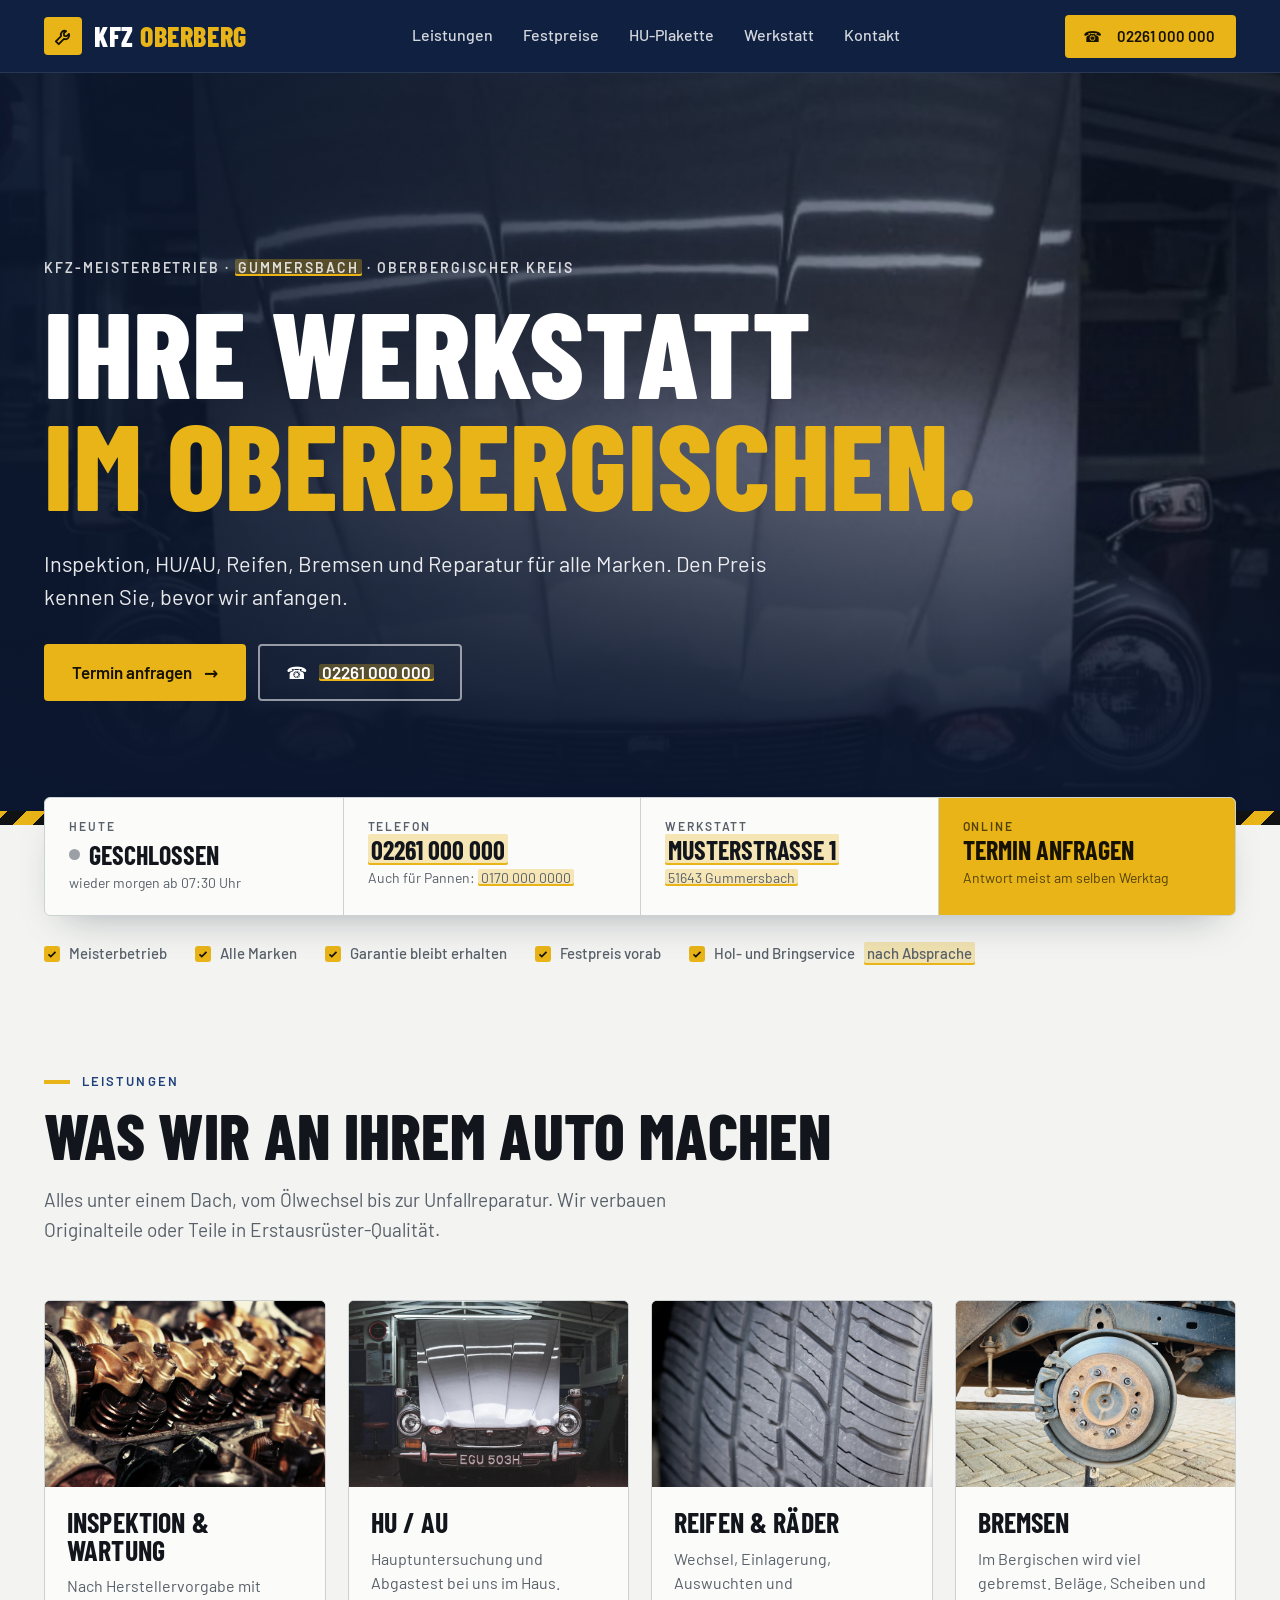
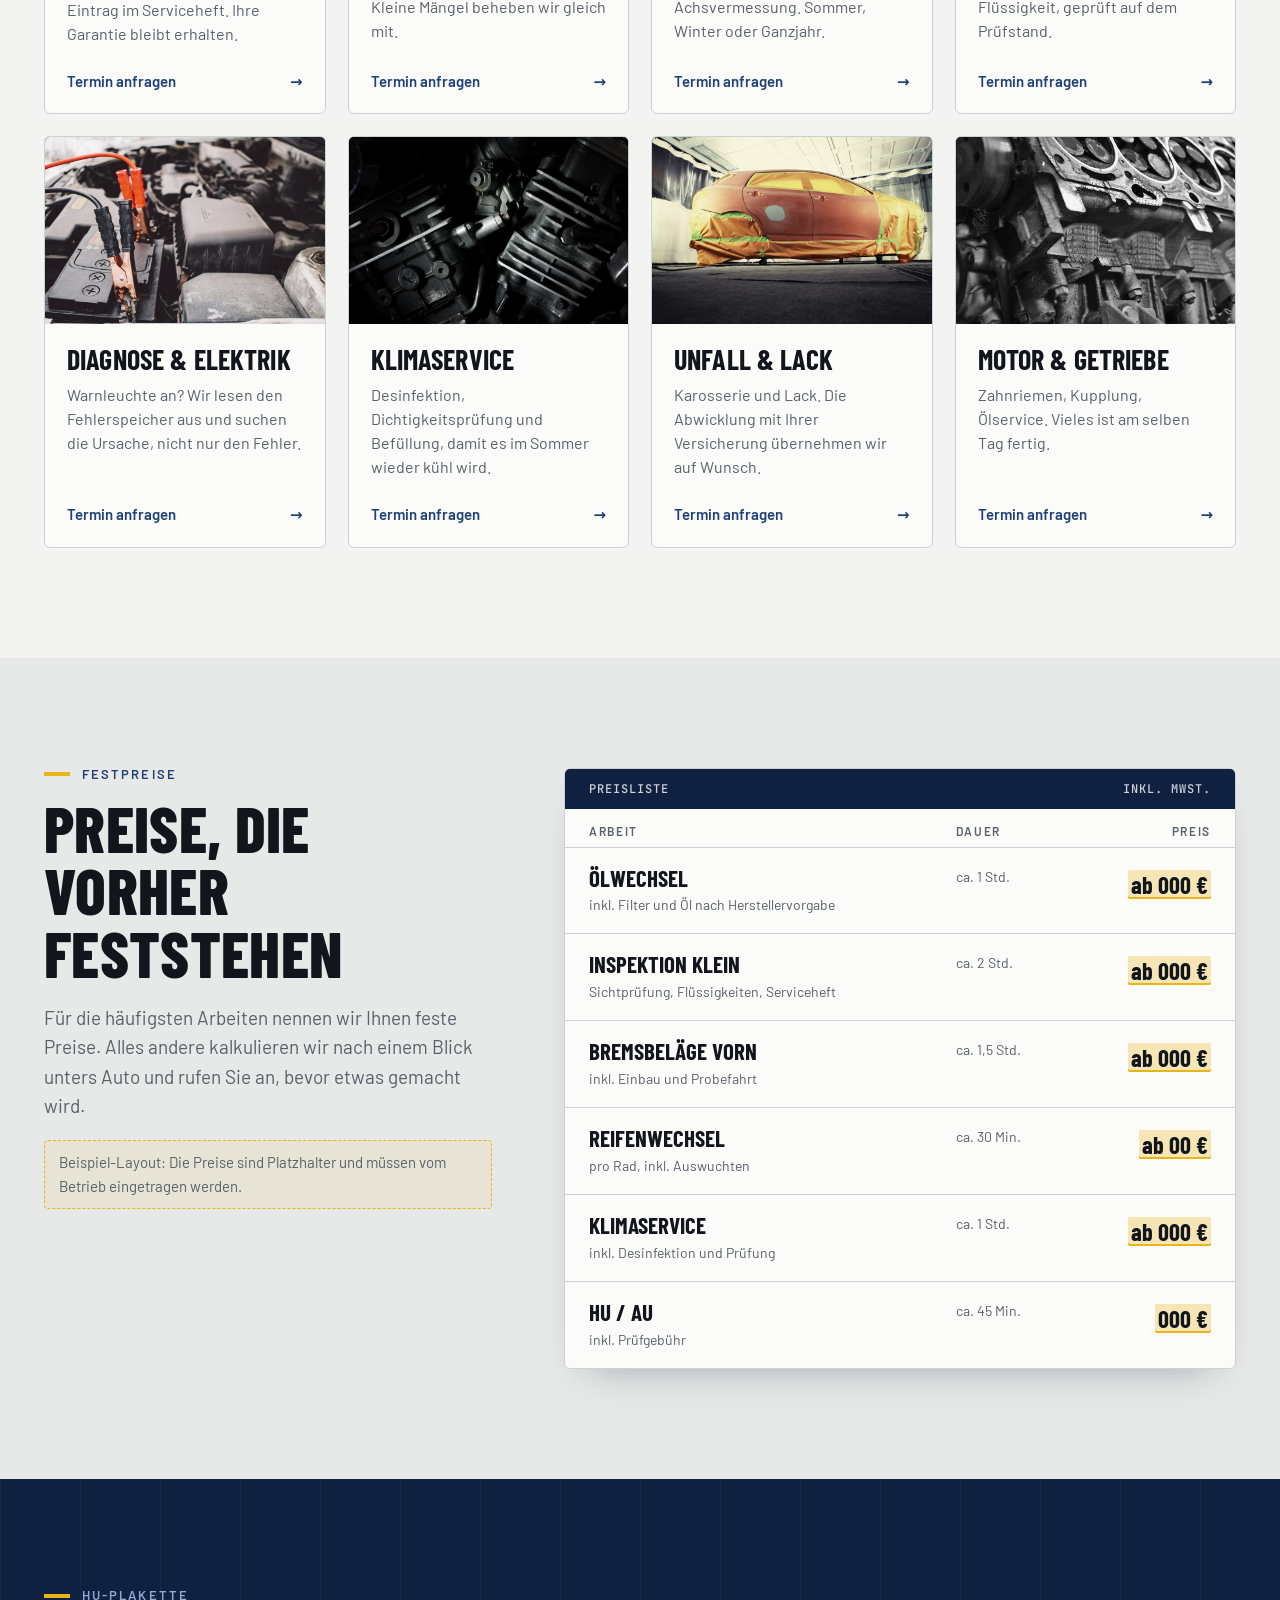
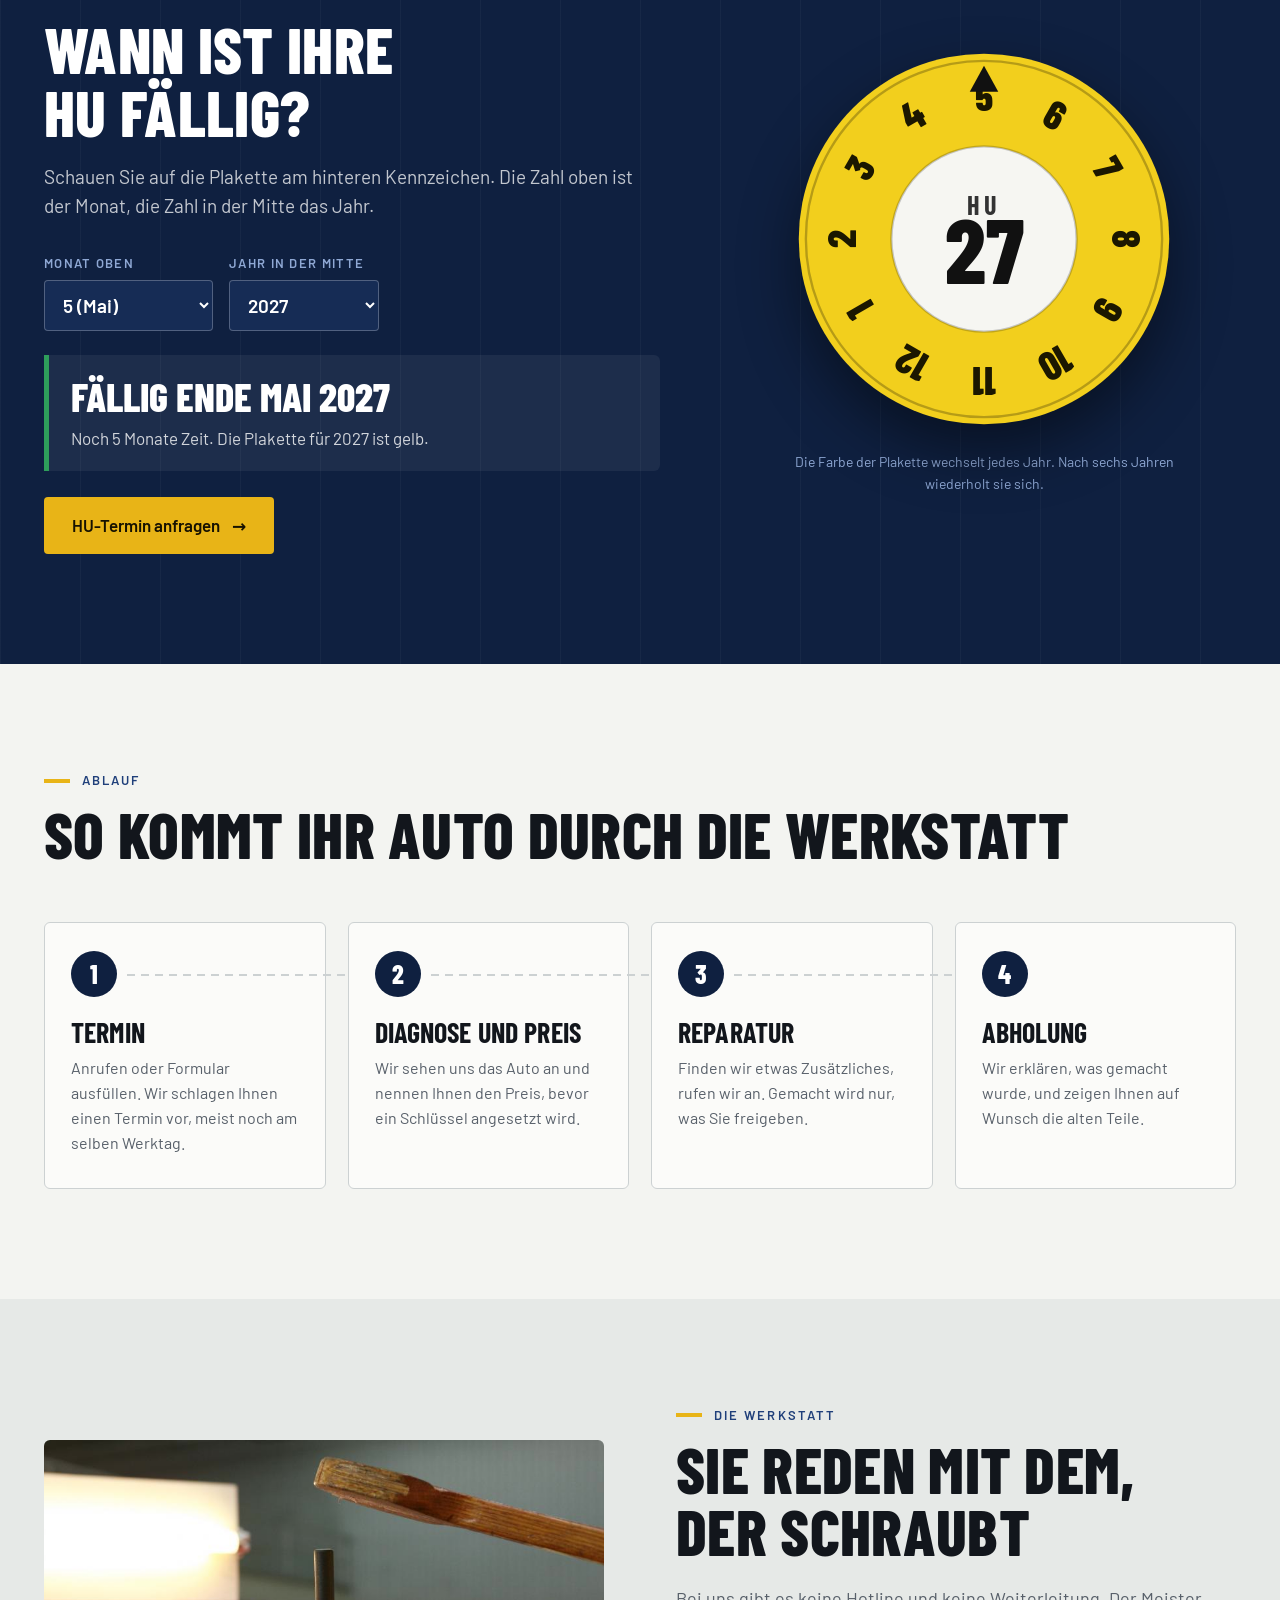
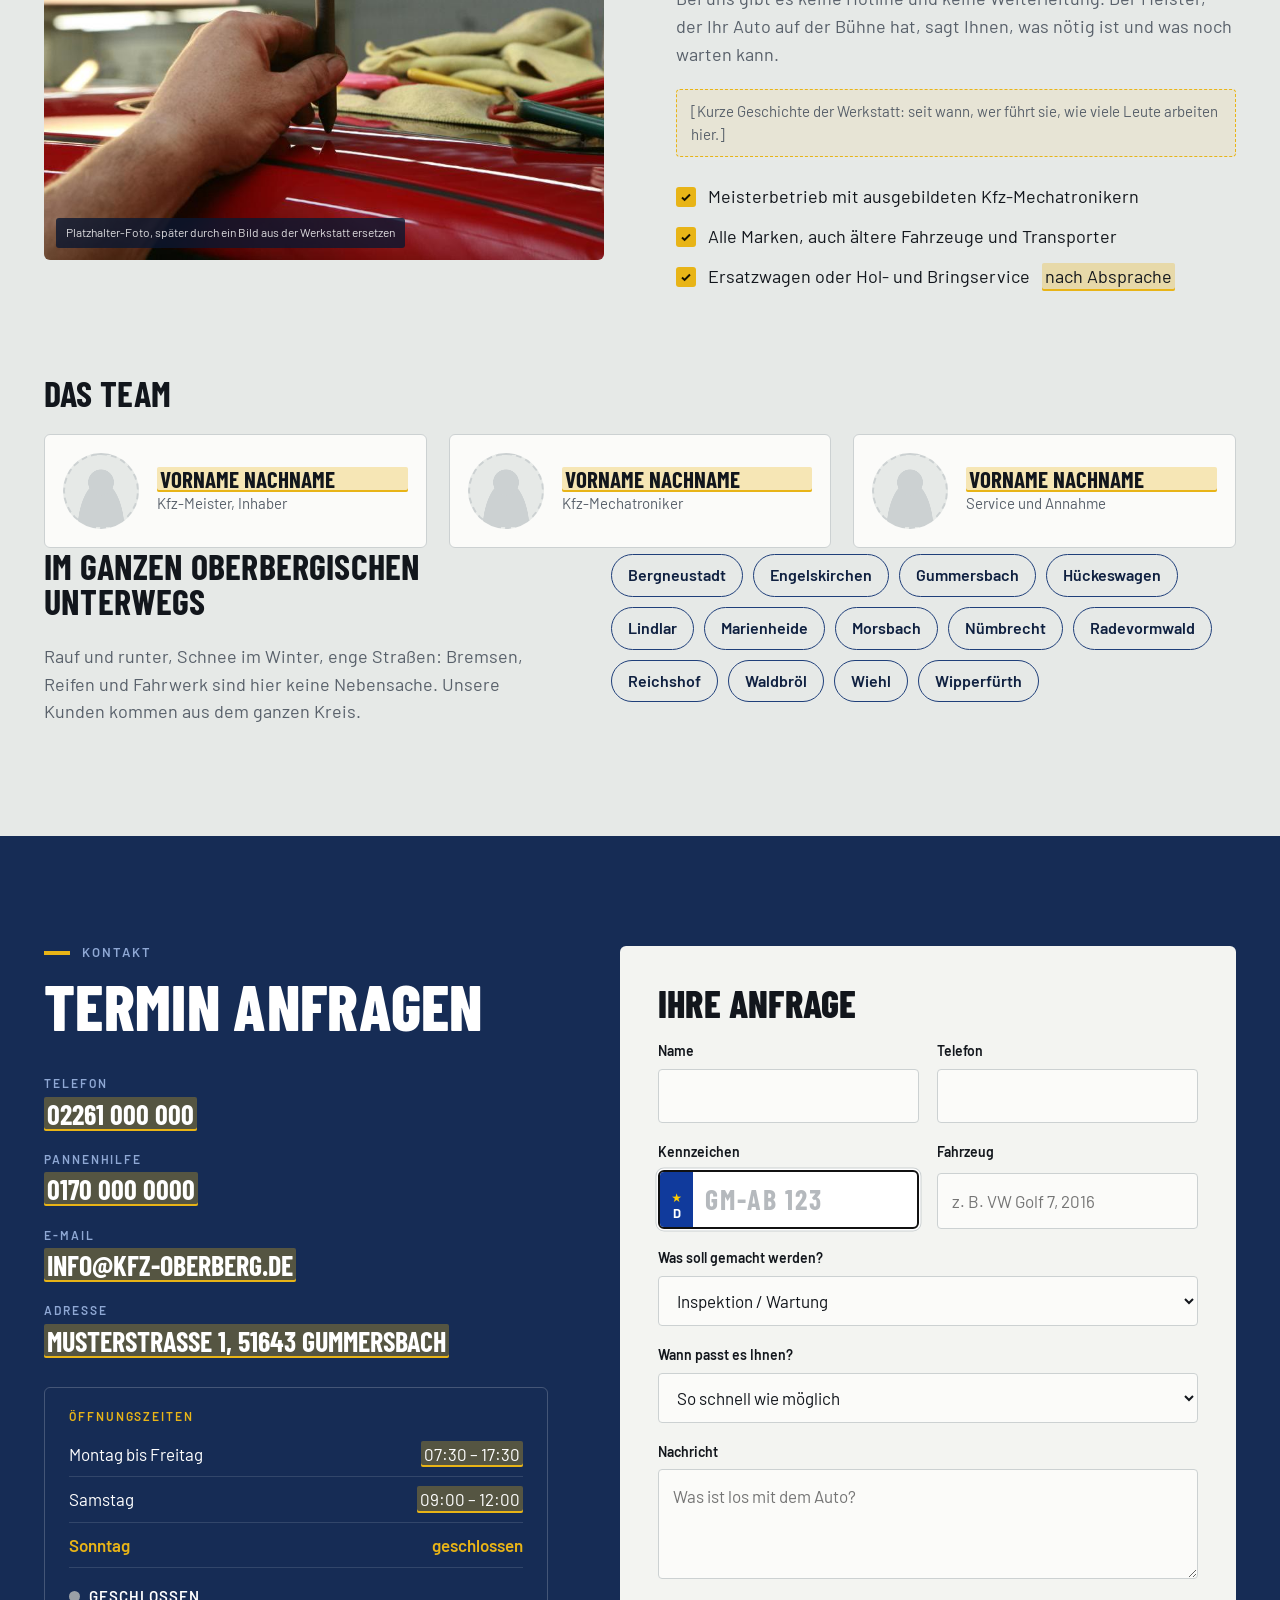
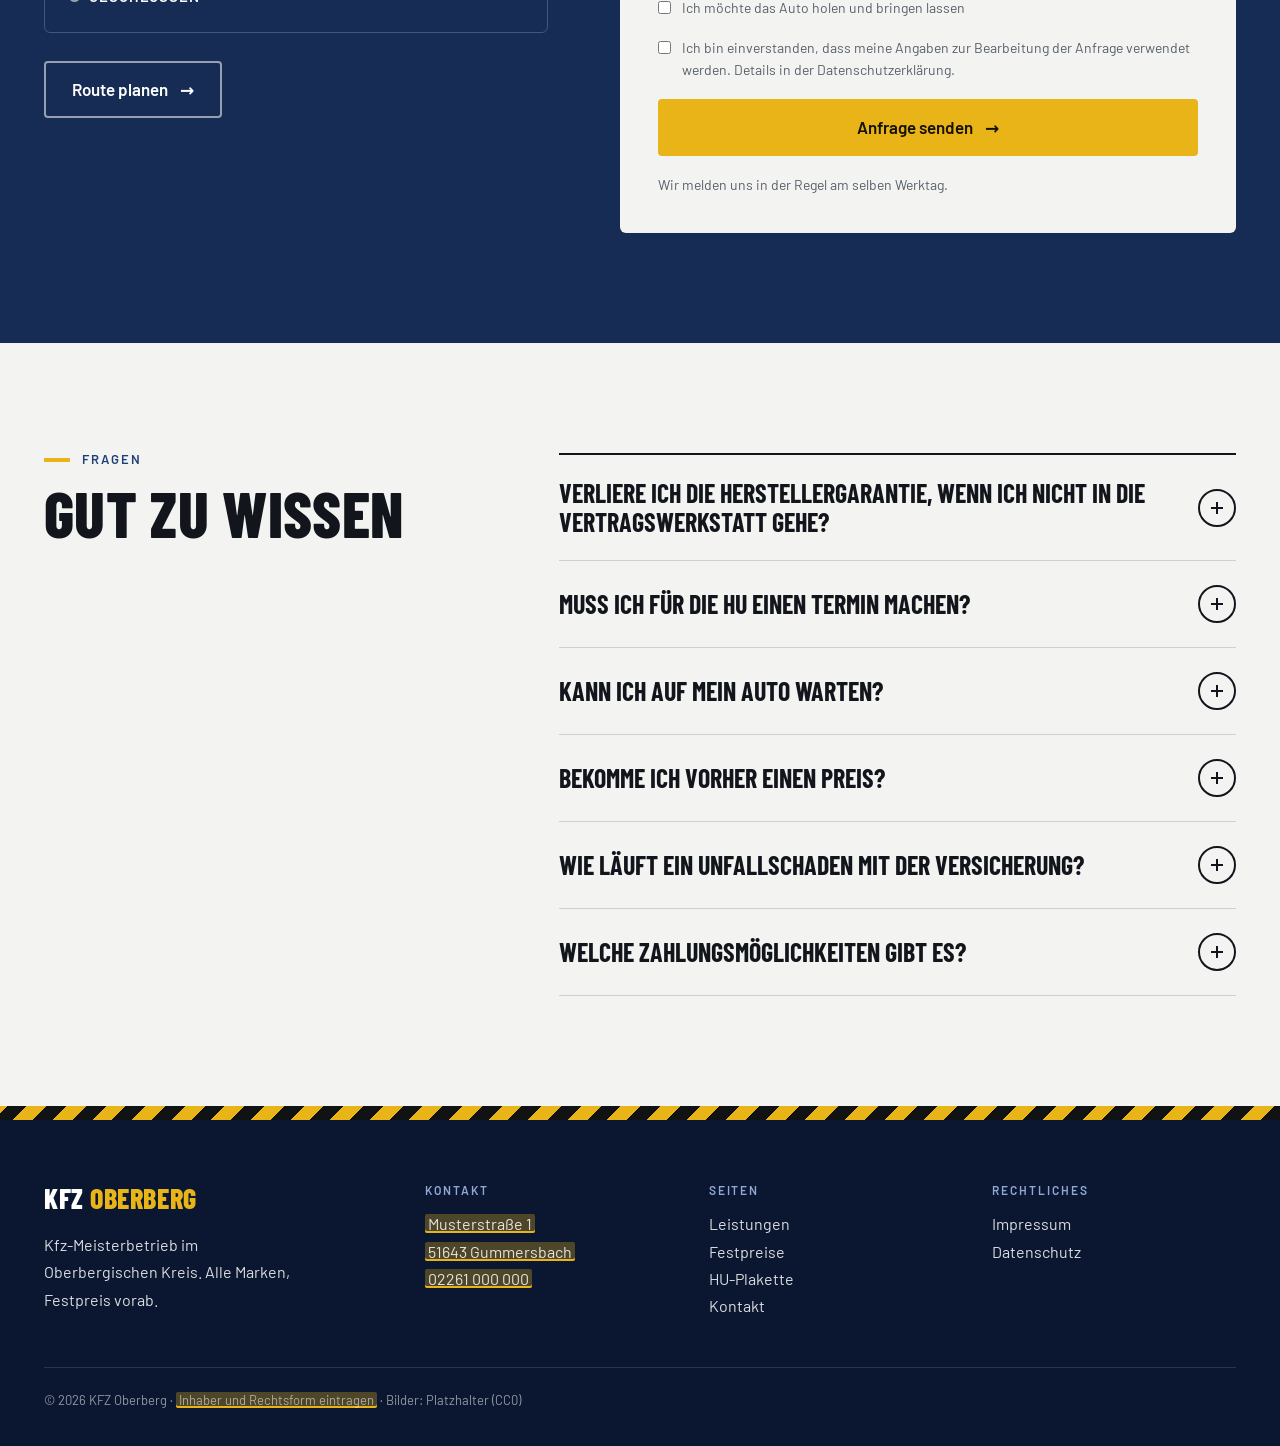
==== commit de3023f1: "feat(seite): Redesign mit Festpreisen, HU-Plakette, Kennzeichen-Feld und Region Co-Authored-By: Clau" ====
--- a/index.html
+++ b/index.html
@@ -3,33 +3,31 @@
 <head>
 <meta charset="utf-8">
 <meta name="viewport" content="width=device-width, initial-scale=1">
-<title>KFZ Oberberg – Meisterwerkstatt im Oberbergischen</title>
-<meta name="description" content="KFZ Oberberg: Inspektion, HU/AU, Reifen, Bremsen, Diagnose und Unfallreparatur für alle Marken im Oberbergischen Kreis. Festpreis vor Arbeitsbeginn.">
-<meta name="theme-color" content="#0d0f10">
+<title>KFZ Oberberg – Kfz-Meisterbetrieb im Oberbergischen</title>
+<meta name="description" content="KFZ Oberberg: Inspektion, HU/AU, Reifen, Bremsen und Reparatur für alle Marken im Oberbergischen Kreis. Festpreis vor Arbeitsbeginn.">
+<meta name="theme-color" content="#0f2040">
 <link rel="preconnect" href="https://fonts.googleapis.com">
 <link rel="preconnect" href="https://fonts.gstatic.com" crossorigin>
-<link href="https://fonts.googleapis.com/css2?family=Archivo:wdth,wght@62..125,400..900&family=Inter:wght@400;500;600&family=JetBrains+Mono:wght@500&display=swap" rel="stylesheet">
+<link href="https://fonts.googleapis.com/css2?family=Barlow+Condensed:wght@500;600;700;800&family=Barlow:wght@400;500;600&family=JetBrains+Mono:wght@500&display=swap" rel="stylesheet">
 <link rel="stylesheet" href="styles.css">
 <script>document.documentElement.classList.add("js")</script>
 </head>
-<body class="is-loading">
-
-<!-- Intro: derselbe Warnstreifen wie im Hero-Film -->
-<div class="intro" aria-hidden="true"><div class="intro-stripes"></div><div class="intro-word">KFZ<span>Oberberg</span></div></div>
+<body>
 
 <header class="site-header">
   <div class="wrap bar">
-    <a class="logo" href="#top" aria-label="KFZ Oberberg Startseite">
-      <span class="logo-mark"><svg viewBox="0 0 24 24" fill="none"><path d="M14.7 6.3a4 4 0 0 0-5.2 5.2L4 17l3 3 5.5-5.5a4 4 0 0 0 5.2-5.2l-2.4 2.4-2.6-.4-.4-2.6 2.4-2.4Z" stroke="currentColor" stroke-width="1.9" stroke-linejoin="round"/></svg></span>
+    <a class="logo" href="#top" aria-label="KFZ Oberberg, zur Startseite">
+      <span class="logo-mark"><svg viewBox="0 0 24 24" fill="none" aria-hidden="true"><path d="M14.7 6.3a4 4 0 0 0-5.2 5.2L4 17l3 3 5.5-5.5a4 4 0 0 0 5.2-5.2l-2.4 2.4-2.6-.4-.4-2.6 2.4-2.4Z" stroke="currentColor" stroke-width="1.9" stroke-linejoin="round"/></svg></span>
       <span class="logo-text">KFZ <b>Oberberg</b></span>
     </a>
     <nav class="nav" aria-label="Hauptnavigation">
-      <a href="#leistungen">Leistungen</a><a href="#ablauf">Ablauf</a><a href="#werkstatt">Werkstatt</a><a href="#faq">Fragen</a><a href="#kontakt">Kontakt</a>
+      <a href="#leistungen">Leistungen</a>
+      <a href="#preise">Festpreise</a>
+      <a href="#hu">HU-Plakette</a>
+      <a href="#werkstatt">Werkstatt</a>
+      <a href="#kontakt">Kontakt</a>
     </nav>
-    <div class="bar-right">
-      <span class="live" data-status><i></i><span>Öffnungszeiten…</span></span>
-      <a class="btn btn-signal btn-sm" href="tel:+4900000000000" aria-label="Anrufen"><span class="ico">☎</span><span class="hide-sm">02261 · <span class="ph">000 000</span></span></a>
-    </div>
+    <a class="btn btn-signal btn-sm" href="tel:+4900000000000" aria-label="Anrufen"><span aria-hidden="true">☎</span><span class="hide-sm"><span class="ph">02261 000 000</span></span></a>
   </div>
 </header>
 
@@ -45,185 +43,262 @@
       <div class="hero-shade"></div>
     </div>
     <div class="wrap hero-inner">
-      <p class="kicker reveal-up">Meisterwerkstatt · Gummersbach · <span class="ph">seit 19XX</span></p>
-      <h1 class="hero-title" aria-label="Wir schrauben. Sie fahren.">
-        <span class="line"><span>Wir schrauben.</span></span>
-        <span class="line"><span class="accent">Sie fahren.</span></span>
+      <p class="eyebrow">Kfz-Meisterbetrieb · <span class="ph">Gummersbach</span> · Oberbergischer Kreis</p>
+      <h1 class="hero-title">
+        <span class="ln"><span>Ihre Werkstatt</span></span>
+        <span class="ln"><span class="y">im Oberbergischen.</span></span>
       </h1>
-      <div class="hero-bottom">
-        <p class="hero-lead reveal-up">Inspektion, HU/AU, Reifen, Bremsen und Reparatur für alle Marken. Festpreis, bevor wir anfangen. Gemacht wird nur, was Sie freigeben.</p>
-        <div class="hero-ctas reveal-up">
-          <a class="btn btn-signal" href="#kontakt">Termin anfragen <span class="arr">→</span></a>
-          <a class="plate" href="tel:+4900000000000" aria-label="Anrufen">
-            <span class="plate-eu"><span class="stars">★</span>D</span>
-            <span class="plate-txt">GM <i></i> <span class="ph-plate">000 000</span></span>
-          </a>
+      <p class="hero-lead">Inspektion, HU/AU, Reifen, Bremsen und Reparatur für alle Marken. Den Preis kennen Sie, bevor wir anfangen.</p>
+      <div class="hero-ctas">
+        <a class="btn btn-signal" href="#kontakt">Termin anfragen <span class="arr" aria-hidden="true">→</span></a>
+        <a class="btn btn-line" href="tel:+4900000000000">☎ <span class="ph">02261 000 000</span></a>
+      </div>
+    </div>
+  </section>
+  <div class="hazard" aria-hidden="true"></div>
+
+  <!-- INFO-LEISTE -->
+  <div class="wrap">
+    <div class="infobar">
+      <div class="info">
+        <span class="info-k">Heute</span>
+        <span class="info-v"><span class="live" data-status><i></i><span>…</span></span></span>
+        <span class="info-s" data-today>&nbsp;</span>
+      </div>
+      <div class="info">
+        <span class="info-k">Telefon</span>
+        <span class="info-v"><span class="ph">02261 000 000</span></span>
+        <span class="info-s">Auch für Pannen: <span class="ph">0170 000 0000</span></span>
+      </div>
+      <div class="info">
+        <span class="info-k">Werkstatt</span>
+        <span class="info-v"><span class="ph">Musterstraße 1</span></span>
+        <span class="info-s"><span class="ph">51643 Gummersbach</span></span>
+      </div>
+      <a class="info info-cta" href="#kontakt"><span class="info-k">Online</span><span class="info-v">Termin anfragen</span><span class="info-s">Antwort meist am selben Werktag</span></a>
+    </div>
+    <ul class="trust">
+      <li>Meisterbetrieb</li><li>Alle Marken</li><li>Garantie bleibt erhalten</li><li>Festpreis vorab</li><li>Hol- und Bringservice <span class="ph">nach Absprache</span></li>
+    </ul>
+  </div>
+
+  <!-- LEISTUNGEN -->
+  <section class="block" id="leistungen">
+    <div class="wrap">
+      <header class="sec-head reveal">
+        <p class="label">Leistungen</p>
+        <h2>Was wir an Ihrem Auto machen</h2>
+        <p class="sec-sub">Alles unter einem Dach, vom Ölwechsel bis zur Unfallreparatur. Wir verbauen Originalteile oder Teile in Erstausrüster-Qualität.</p>
+      </header>
+      <ul class="cards">
+        <li class="card reveal"><a href="#kontakt" data-leistung="Inspektion / Wartung">
+          <span class="card-img"><img src="img/inspektion.jpg" alt="" loading="lazy"></span>
+          <span class="card-body"><h3>Inspektion &amp; Wartung</h3><p>Nach Herstellervorgabe mit Eintrag im Serviceheft. Ihre Garantie bleibt erhalten.</p></span>
+          <span class="card-go">Termin anfragen <i aria-hidden="true">→</i></span></a></li>
+        <li class="card reveal"><a href="#kontakt" data-leistung="HU / AU">
+          <span class="card-img"><img src="img/garage-front.jpg" alt="" loading="lazy"></span>
+          <span class="card-body"><h3>HU / AU</h3><p>Hauptuntersuchung und Abgastest bei uns im Haus. Kleine Mängel beheben wir gleich mit.</p></span>
+          <span class="card-go">Termin anfragen <i aria-hidden="true">→</i></span></a></li>
+        <li class="card reveal"><a href="#kontakt" data-leistung="Reifen">
+          <span class="card-img"><img src="img/reifen.jpg" alt="" loading="lazy"></span>
+          <span class="card-body"><h3>Reifen &amp; Räder</h3><p>Wechsel, Einlagerung, Auswuchten und Achsvermessung. Sommer, Winter oder Ganzjahr.</p></span>
+          <span class="card-go">Termin anfragen <i aria-hidden="true">→</i></span></a></li>
+        <li class="card reveal"><a href="#kontakt" data-leistung="Bremsen">
+          <span class="card-img"><img src="img/bremse.jpg" alt="" loading="lazy"></span>
+          <span class="card-body"><h3>Bremsen</h3><p>Im Bergischen wird viel gebremst. Beläge, Scheiben und Flüssigkeit, geprüft auf dem Prüfstand.</p></span>
+          <span class="card-go">Termin anfragen <i aria-hidden="true">→</i></span></a></li>
+        <li class="card reveal"><a href="#kontakt" data-leistung="Diagnose / Warnleuchte">
+          <span class="card-img"><img src="img/elektrik.jpg" alt="" loading="lazy"></span>
+          <span class="card-body"><h3>Diagnose &amp; Elektrik</h3><p>Warnleuchte an? Wir lesen den Fehlerspeicher aus und suchen die Ursache, nicht nur den Fehler.</p></span>
+          <span class="card-go">Termin anfragen <i aria-hidden="true">→</i></span></a></li>
+        <li class="card reveal"><a href="#kontakt" data-leistung="Klimaservice">
+          <span class="card-img"><img src="img/motor-dunkel.jpg" alt="" loading="lazy"></span>
+          <span class="card-body"><h3>Klimaservice</h3><p>Desinfektion, Dichtigkeitsprüfung und Befüllung, damit es im Sommer wieder kühl wird.</p></span>
+          <span class="card-go">Termin anfragen <i aria-hidden="true">→</i></span></a></li>
+        <li class="card reveal"><a href="#kontakt" data-leistung="Unfallschaden">
+          <span class="card-img"><img src="img/lack.jpg" alt="" loading="lazy"></span>
+          <span class="card-body"><h3>Unfall &amp; Lack</h3><p>Karosserie und Lack. Die Abwicklung mit Ihrer Versicherung übernehmen wir auf Wunsch.</p></span>
+          <span class="card-go">Termin anfragen <i aria-hidden="true">→</i></span></a></li>
+        <li class="card reveal"><a href="#kontakt" data-leistung="Sonstiges">
+          <span class="card-img"><img src="img/motorblock.jpg" alt="" loading="lazy"></span>
+          <span class="card-body"><h3>Motor &amp; Getriebe</h3><p>Zahnriemen, Kupplung, Ölservice. Vieles ist am selben Tag fertig.</p></span>
+          <span class="card-go">Termin anfragen <i aria-hidden="true">→</i></span></a></li>
+      </ul>
+    </div>
+  </section>
+
+  <!-- FESTPREISE -->
+  <section class="block block-tint" id="preise">
+    <div class="wrap price-grid">
+      <header class="reveal">
+        <p class="label">Festpreise</p>
+        <h2>Preise, die vorher feststehen</h2>
+        <p class="sec-sub">Für die häufigsten Arbeiten nennen wir Ihnen feste Preise. Alles andere kalkulieren wir nach einem Blick unters Auto und rufen Sie an, bevor etwas gemacht wird.</p>
+        <p class="note-ph">Beispiel-Layout: Die Preise sind Platzhalter und müssen vom Betrieb eingetragen werden.</p>
+      </header>
+      <div class="order reveal">
+        <div class="order-head"><span class="mono">Preisliste</span><span class="mono">inkl. MwSt.</span></div>
+        <table>
+          <thead><tr><th scope="col">Arbeit</th><th scope="col">Dauer</th><th scope="col" class="r">Preis</th></tr></thead>
+          <tbody>
+            <tr><td><b>Ölwechsel</b><span>inkl. Filter und Öl nach Herstellervorgabe</span></td><td>ca. 1 Std.</td><td class="r"><span class="ph">ab 000 €</span></td></tr>
+            <tr><td><b>Inspektion klein</b><span>Sichtprüfung, Flüssigkeiten, Serviceheft</span></td><td>ca. 2 Std.</td><td class="r"><span class="ph">ab 000 €</span></td></tr>
+            <tr><td><b>Bremsbeläge vorn</b><span>inkl. Einbau und Probefahrt</span></td><td>ca. 1,5 Std.</td><td class="r"><span class="ph">ab 000 €</span></td></tr>
+            <tr><td><b>Reifenwechsel</b><span>pro Rad, inkl. Auswuchten</span></td><td>ca. 30 Min.</td><td class="r"><span class="ph">ab 00 €</span></td></tr>
+            <tr><td><b>Klimaservice</b><span>inkl. Desinfektion und Prüfung</span></td><td>ca. 1 Std.</td><td class="r"><span class="ph">ab 000 €</span></td></tr>
+            <tr><td><b>HU / AU</b><span>inkl. Prüfgebühr</span></td><td>ca. 45 Min.</td><td class="r"><span class="ph">000 €</span></td></tr>
+          </tbody>
+        </table>
+      </div>
+    </div>
+  </section>
+
+  <!-- HU-PLAKETTE -->
+  <section class="hu" id="hu">
+    <div class="wrap hu-grid">
+      <div class="hu-copy reveal">
+        <p class="label">HU-Plakette</p>
+        <h2>Wann ist Ihre HU fällig?</h2>
+        <p class="sec-sub">Schauen Sie auf die Plakette am hinteren Kennzeichen. Die Zahl oben ist der Monat, die Zahl in der Mitte das Jahr.</p>
+        <div class="hu-controls">
+          <label for="hu-m">Monat oben
+            <select id="hu-m"></select></label>
+          <label for="hu-y">Jahr in der Mitte
+            <select id="hu-y"></select></label>
         </div>
-      </div>
-    </div>
-    <div class="hero-meta wrap">
-      <span>Scrollen</span><span class="scroll-line"><i></i></span>
-      <span class="hero-coords">51.026° N · 7.565° O</span>
-    </div>
-  </section>
-
-  <!-- TICKER -->
-  <div class="ticker" aria-hidden="true">
-    <div class="ticker-track">
-      <span>Inspektion</span><b>/</b><span>HU / AU</span><b>/</b><span>Reifenservice</span><b>/</b><span>Bremsen</span><b>/</b><span>Diagnose</span><b>/</b><span>Klimaservice</span><b>/</b><span>Unfallinstandsetzung</span><b>/</b><span>Ölservice</span><b>/</b>
-      <span>Inspektion</span><b>/</b><span>HU / AU</span><b>/</b><span>Reifenservice</span><b>/</b><span>Bremsen</span><b>/</b><span>Diagnose</span><b>/</b><span>Klimaservice</span><b>/</b><span>Unfallinstandsetzung</span><b>/</b><span>Ölservice</span><b>/</b>
-    </div>
-  </div>
-
-  <!-- INTRO / STATEMENT -->
-  <section class="statement">
-    <div class="wrap statement-grid">
-      <p class="label">01 — Die Werkstatt</p>
-      <p class="statement-text split-words">Keine Hotline, kein Autohaus-Theater. Sie reden mit dem Meister, der Ihr Auto auf der Bühne hat. Er sagt Ihnen, was nötig ist und was warten kann.</p>
-    </div>
-    <div class="wrap stats">
-      <div class="stat"><b data-count="25">0</b><span>Jahre Erfahrung <em class="ph">Platzhalter</em></span></div>
-      <div class="stat"><b data-count="4">0</b><span>Hebebühnen <em class="ph">Platzhalter</em></span></div>
-      <div class="stat"><b data-count="100" data-suffix="%">0</b><span>Festpreis vor Arbeitsbeginn</span></div>
-      <div class="stat"><b>Alle</b><span>Marken, auch Transporter</span></div>
-    </div>
-  </section>
-
-  <!-- LEISTUNGEN -->
-  <section class="services" id="leistungen">
+        <div class="hu-result" id="hu-result" aria-live="polite"></div>
+        <a class="btn btn-signal" href="#kontakt" data-leistung="HU / AU">HU-Termin anfragen <span class="arr" aria-hidden="true">→</span></a>
+      </div>
+      <figure class="plakette reveal">
+        <svg id="hu-svg" viewBox="0 0 320 320" role="img" aria-label="HU-Plakette in der Farbe des gewählten Jahres">
+          <circle cx="160" cy="160" r="156" id="hu-bg" fill="#2d62b4"/>
+          <circle cx="160" cy="160" r="150" fill="none" stroke="rgba(0,0,0,.25)" stroke-width="2"/>
+          <g id="hu-ring"></g>
+          <circle cx="160" cy="160" r="78" fill="#f6f6f2"/>
+          <circle cx="160" cy="160" r="78" fill="none" stroke="rgba(0,0,0,.2)" stroke-width="2"/>
+          <text x="160" y="140" text-anchor="middle" font-family="Barlow Condensed, sans-serif" font-weight="700" font-size="22" letter-spacing="3" fill="#333">HU</text>
+          <text x="160" y="198" text-anchor="middle" font-family="Barlow Condensed, sans-serif" font-weight="800" font-size="76" id="hu-year" fill="#111">26</text>
+          <path d="M160 14 l12 22 h-24 z" fill="#111"/>
+        </svg>
+        <figcaption>Die Farbe der Plakette wechselt jedes Jahr. Nach sechs Jahren wiederholt sie sich.</figcaption>
+      </figure>
+    </div>
+  </section>
+
+  <!-- ABLAUF -->
+  <section class="block" id="ablauf">
     <div class="wrap">
-      <div class="sec-head">
-        <p class="label">02 — Leistungen</p>
-        <h2 class="sec-title split-lines">Alles, was Ihr Auto braucht.</h2>
-      </div>
-      <ol class="svc-list">
-        <li class="svc" data-img="img/inspektion.jpg"><a href="#kontakt" data-leistung="Inspektion / Wartung">
-          <span class="svc-no">01</span><span class="svc-name">Inspektion &amp; Wartung</span>
-          <span class="svc-desc">Nach Herstellervorgabe, mit Stempel im Serviceheft. Ihre Garantie bleibt.</span><span class="svc-arr">→</span>
-          <img class="svc-thumb" src="img/inspektion.jpg" alt="" loading="lazy"></a></li>
-        <li class="svc" data-img="img/garage-front.jpg"><a href="#kontakt" data-leistung="HU / AU">
-          <span class="svc-no">02</span><span class="svc-name">HU / AU</span>
-          <span class="svc-desc">Prüfung bei uns im Haus. Kleine Mängel beheben wir direkt mit.</span><span class="svc-arr">→</span>
-          <img class="svc-thumb" src="img/garage-front.jpg" alt="" loading="lazy"></a></li>
-        <li class="svc" data-img="img/reifen.jpg"><a href="#kontakt" data-leistung="Reifen">
-          <span class="svc-no">03</span><span class="svc-name">Reifen &amp; Räder</span>
-          <span class="svc-desc">Wechsel, Einlagerung, Auswuchten, Achsvermessung.</span><span class="svc-arr">→</span>
-          <img class="svc-thumb" src="img/reifen.jpg" alt="" loading="lazy"></a></li>
-        <li class="svc" data-img="img/bremse.jpg"><a href="#kontakt" data-leistung="Bremsen">
-          <span class="svc-no">04</span><span class="svc-name">Bremsen</span>
-          <span class="svc-desc">Beläge, Scheiben, Bremsflüssigkeit. Geprüft auf dem Prüfstand.</span><span class="svc-arr">→</span>
-          <img class="svc-thumb" src="img/bremse.jpg" alt="" loading="lazy"></a></li>
-        <li class="svc" data-img="img/elektrik.jpg"><a href="#kontakt" data-leistung="Diagnose / Warnleuchte">
-          <span class="svc-no">05</span><span class="svc-name">Diagnose &amp; Elektrik</span>
-          <span class="svc-desc">Warnleuchte an? Wir lesen den Fehlerspeicher aus und finden die Ursache.</span><span class="svc-arr">→</span>
-          <img class="svc-thumb" src="img/elektrik.jpg" alt="" loading="lazy"></a></li>
-        <li class="svc" data-img="img/motor-dunkel.jpg"><a href="#kontakt" data-leistung="Klimaservice">
-          <span class="svc-no">06</span><span class="svc-name">Klimaservice</span>
-          <span class="svc-desc">Desinfektion, Dichtigkeitsprüfung, Befüllung.</span><span class="svc-arr">→</span>
-          <img class="svc-thumb" src="img/motor-dunkel.jpg" alt="" loading="lazy"></a></li>
-        <li class="svc" data-img="img/lack.jpg"><a href="#kontakt" data-leistung="Unfallschaden">
-          <span class="svc-no">07</span><span class="svc-name">Unfall &amp; Lack</span>
-          <span class="svc-desc">Karosserie, Lack und Abwicklung direkt mit Ihrer Versicherung.</span><span class="svc-arr">→</span>
-          <img class="svc-thumb" src="img/lack.jpg" alt="" loading="lazy"></a></li>
-        <li class="svc" data-img="img/motorblock.jpg"><a href="#kontakt" data-leistung="Sonstiges">
-          <span class="svc-no">08</span><span class="svc-name">Motor &amp; Getriebe</span>
-          <span class="svc-desc">Zahnriemen, Kupplung, Ölservice. Oft am selben Tag fertig.</span><span class="svc-arr">→</span>
-          <img class="svc-thumb" src="img/motorblock.jpg" alt="" loading="lazy"></a></li>
+      <header class="sec-head reveal">
+        <p class="label">Ablauf</p>
+        <h2>So kommt Ihr Auto durch die Werkstatt</h2>
+      </header>
+      <ol class="steps">
+        <li class="step reveal"><span class="step-n">1</span><h3>Termin</h3><p>Anrufen oder Formular ausfüllen. Wir schlagen Ihnen einen Termin vor, meist noch am selben Werktag.</p></li>
+        <li class="step reveal"><span class="step-n">2</span><h3>Diagnose und Preis</h3><p>Wir sehen uns das Auto an und nennen Ihnen den Preis, bevor ein Schlüssel angesetzt wird.</p></li>
+        <li class="step reveal"><span class="step-n">3</span><h3>Reparatur</h3><p>Finden wir etwas Zusätzliches, rufen wir an. Gemacht wird nur, was Sie freigeben.</p></li>
+        <li class="step reveal"><span class="step-n">4</span><h3>Abholung</h3><p>Wir erklären, was gemacht wurde, und zeigen Ihnen auf Wunsch die alten Teile.</p></li>
       </ol>
     </div>
-    <div class="svc-follower" aria-hidden="true"><img alt=""></div>
-  </section>
-
-  <!-- ABLAUF (horizontal gepinnt auf Desktop) -->
-  <section class="process" id="ablauf">
-    <div class="process-pin">
-      <div class="wrap process-head">
-        <p class="label">03 — So läuft's ab</p>
-        <h2 class="sec-title">Ohne Überraschung<br>auf der Rechnung.</h2>
-      </div>
-      <div class="process-track">
-        <article class="step"><span class="step-no">01</span><h3>Termin</h3><p>Anrufen oder Formular ausfüllen. Wir melden uns noch am selben Werktag mit einem Terminvorschlag.</p></article>
-        <article class="step"><span class="step-no">02</span><h3>Diagnose &amp; Preis</h3><p>Wir sehen uns das Auto an und nennen Ihnen den Festpreis, bevor ein Schlüssel angesetzt wird.</p></article>
-        <article class="step"><span class="step-no">03</span><h3>Reparatur</h3><p>Finden wir unterwegs etwas Neues, rufen wir an. Gemacht wird nur, was Sie freigeben.</p></article>
-        <article class="step"><span class="step-no">04</span><h3>Abholung</h3><p>Wir erklären, was gemacht wurde, und zeigen Ihnen auf Wunsch die alten Teile.</p></article>
-        <figure class="step step-img"><img src="img/werkzeug.jpg" alt="Werkzeugsatz in der Werkstatt" loading="lazy"></figure>
-      </div>
-      <div class="process-progress" aria-hidden="true"><i></i></div>
-    </div>
-  </section>
-
-  <!-- WERKSTATT / ÜBER UNS -->
-  <section class="about" id="werkstatt">
-    <div class="wrap about-grid">
-      <figure class="about-img clip-reveal"><img src="img/handarbeit.jpg" alt="Mechaniker bei der Arbeit an einem Fahrzeug" loading="lazy"><figcaption>Foto: Platzhalter, später durch echtes Team-Foto ersetzen</figcaption></figure>
-      <div class="about-copy">
-        <p class="label">04 — Über uns</p>
-        <h2 class="sec-title split-lines">Aus dem Oberbergischen, für das Oberbergische.</h2>
-        <p class="ph-block">[Kurze Geschichte: seit wann es die Werkstatt gibt, wer sie führt, wie viele Leute im Team sind, was den Betrieb ausmacht.]</p>
+  </section>
+
+  <!-- WERKSTATT / TEAM / REGION -->
+  <section class="block block-tint" id="werkstatt">
+    <div class="wrap about">
+      <figure class="about-img reveal"><img src="img/handarbeit.jpg" alt="Mechaniker bei der Arbeit an einem Fahrzeug" loading="lazy"><figcaption>Platzhalter-Foto, später durch ein Bild aus der Werkstatt ersetzen</figcaption></figure>
+      <div class="about-copy reveal">
+        <p class="label">Die Werkstatt</p>
+        <h2>Sie reden mit dem, der schraubt</h2>
+        <p>Bei uns gibt es keine Hotline und keine Weiterleitung. Der Meister, der Ihr Auto auf der Bühne hat, sagt Ihnen, was nötig ist und was noch warten kann.</p>
+        <p class="note-ph">[Kurze Geschichte der Werkstatt: seit wann, wer führt sie, wie viele Leute arbeiten hier.]</p>
         <ul class="checks">
           <li>Meisterbetrieb mit ausgebildeten Kfz-Mechatronikern</li>
           <li>Alle Marken, auch ältere Fahrzeuge und Transporter</li>
           <li>Ersatzwagen oder Hol- und Bringservice <span class="ph">nach Absprache</span></li>
         </ul>
-        <blockquote class="quote">„Wir reparieren so, wie wir es an unserem eigenen Auto machen würden.“<cite class="ph">— Name, Kfz-Meister</cite></blockquote>
-      </div>
-    </div>
-    <div class="gallery" aria-hidden="true">
-      <div class="gallery-row">
-        <img src="img/werkstatt.jpg" alt="" loading="lazy"><img src="img/motor-chrom.jpg" alt="" loading="lazy"><img src="img/bremse.jpg" alt="" loading="lazy"><img src="img/inspektion.jpg" alt="" loading="lazy"><img src="img/reifen.jpg" alt="" loading="lazy">
-      </div>
+      </div>
+    </div>
+
+    <div class="wrap">
+      <h3 class="sub-h reveal">Das Team</h3>
+      <ul class="team">
+        <li class="reveal"><span class="avatar" aria-hidden="true"></span><b class="ph">Vorname Nachname</b><span>Kfz-Meister, Inhaber</span></li>
+        <li class="reveal"><span class="avatar" aria-hidden="true"></span><b class="ph">Vorname Nachname</b><span>Kfz-Mechatroniker</span></li>
+        <li class="reveal"><span class="avatar" aria-hidden="true"></span><b class="ph">Vorname Nachname</b><span>Service und Annahme</span></li>
+      </ul>
+    </div>
+
+    <div class="wrap region">
+      <div class="region-copy reveal">
+        <h3 class="sub-h">Im ganzen Oberbergischen unterwegs</h3>
+        <p>Rauf und runter, Schnee im Winter, enge Straßen: Bremsen, Reifen und Fahrwerk sind hier keine Nebensache. Unsere Kunden kommen aus dem ganzen Kreis.</p>
+      </div>
+      <ul class="towns reveal">
+        <li>Bergneustadt</li><li>Engelskirchen</li><li>Gummersbach</li><li>Hückeswagen</li><li>Lindlar</li><li>Marienheide</li><li>Morsbach</li><li>Nümbrecht</li><li>Radevormwald</li><li>Reichshof</li><li>Waldbröl</li><li>Wiehl</li><li>Wipperfürth</li>
+      </ul>
     </div>
   </section>
 
   <!-- KONTAKT -->
   <section class="contact" id="kontakt">
     <div class="wrap contact-grid">
-      <div class="contact-info">
-        <p class="label">05 — Kontakt</p>
-        <h2 class="sec-title split-lines">Termin anfragen.</h2>
+      <div class="contact-info reveal">
+        <p class="label">Kontakt</p>
+        <h2>Termin anfragen</h2>
         <dl>
-          <div><dt>Telefon</dt><dd><a href="tel:+4900000000000"><span class="ph">02261 / 000 000</span></a></dd></div>
-          <div><dt>E-Mail</dt><dd><a href="mailto:info@example.de"><span class="ph">info@kfz-oberberg.de</span></a></dd></div>
+          <div><dt>Telefon</dt><dd><a href="tel:+4900000000000"><span class="ph">02261 000 000</span></a></dd></div>
+          <div><dt>Pannenhilfe</dt><dd><span class="ph">0170 000 0000</span></dd></div>
+          <div><dt>E-Mail</dt><dd><span class="ph">info@kfz-oberberg.de</span></dd></div>
           <div><dt>Adresse</dt><dd><span class="ph">Musterstraße 1, 51643 Gummersbach</span></dd></div>
         </dl>
         <div class="hours-card">
           <h3>Öffnungszeiten</h3>
           <ul class="hours" data-hours>
-            <li data-d="1-5"><span>Mo – Fr</span><span class="ph">07:30 – 17:30</span></li>
+            <li data-d="1-5"><span>Montag bis Freitag</span><span class="ph">07:30 – 17:30</span></li>
             <li data-d="6"><span>Samstag</span><span class="ph">09:00 – 12:00</span></li>
             <li data-d="0"><span>Sonntag</span><span>geschlossen</span></li>
           </ul>
           <span class="live" data-status><i></i><span>…</span></span>
         </div>
-        <a class="btn btn-ghost-light" href="https://maps.google.com/?q=Gummersbach" target="_blank" rel="noopener">Route planen <span class="arr">→</span></a>
-      </div>
-      <form id="anfrage" class="form" novalidate>
+        <a class="btn btn-line" href="https://maps.google.com/?q=Gummersbach" target="_blank" rel="noopener">Route planen <span class="arr" aria-hidden="true">→</span></a>
+      </div>
+
+      <form id="anfrage" class="form reveal" novalidate>
         <h3>Ihre Anfrage</h3>
-        <label>Name<input name="name" autocomplete="name" required></label>
-        <label>Telefon<input name="telefon" type="tel" autocomplete="tel" required></label>
-        <label>Fahrzeug<input name="fahrzeug" placeholder="z. B. VW Golf 7, 2016"></label>
-        <label>Kennzeichen<input name="kennzeichen" placeholder="GM-AB 123"></label>
-        <label class="full">Leistung
-          <select name="leistung" id="leistung">
+        <label for="f-name">Name<input id="f-name" name="name" autocomplete="name" required></label>
+        <label for="f-tel">Telefon<input id="f-tel" name="telefon" type="tel" autocomplete="tel" required></label>
+        <div class="field">
+          <label for="f-kz">Kennzeichen</label>
+          <span class="kz"><span class="kz-eu" aria-hidden="true"><i>★</i>D</span><input id="f-kz" name="kennzeichen" placeholder="GM-AB 123" autocapitalize="characters" autocomplete="off" maxlength="12"></span>
+        </div>
+        <label for="f-auto">Fahrzeug<input id="f-auto" name="fahrzeug" placeholder="z. B. VW Golf 7, 2016"></label>
+        <label for="leistung" class="full">Was soll gemacht werden?
+          <select id="leistung" name="leistung">
             <option>Inspektion / Wartung</option><option>HU / AU</option><option>Reifen</option>
             <option>Bremsen</option><option>Diagnose / Warnleuchte</option><option>Klimaservice</option>
             <option>Unfallschaden</option><option>Sonstiges</option>
           </select></label>
-        <label class="full">Nachricht<textarea name="nachricht" placeholder="Was ist los mit dem Auto? Wunschtermin?"></textarea></label>
-        <label class="consent"><input type="checkbox" required> Ich bin einverstanden, dass meine Angaben zur Bearbeitung der Anfrage verwendet werden. Details in der Datenschutzerklärung.</label>
-        <button class="btn btn-signal" type="submit">Anfrage senden <span class="arr">→</span></button>
+        <label for="f-wann" class="full">Wann passt es Ihnen?
+          <select id="f-wann" name="wann">
+            <option>So schnell wie möglich</option><option>Diese Woche</option><option>Nächste Woche</option><option>Später, ich melde mich</option>
+          </select></label>
+        <label for="f-text" class="full">Nachricht<textarea id="f-text" name="nachricht" placeholder="Was ist los mit dem Auto?"></textarea></label>
+        <label for="f-hol" class="check full"><input id="f-hol" name="holservice" type="checkbox"> Ich möchte das Auto holen und bringen lassen</label>
+        <label for="f-ok" class="check full"><input id="f-ok" type="checkbox" required> Ich bin einverstanden, dass meine Angaben zur Bearbeitung der Anfrage verwendet werden. Details in der Datenschutzerklärung.</label>
+        <button class="btn btn-signal" type="submit">Anfrage senden <span class="arr" aria-hidden="true">→</span></button>
         <p class="form-note" id="form-note">Wir melden uns in der Regel am selben Werktag.</p>
       </form>
     </div>
   </section>
 
   <!-- FAQ -->
-  <section class="faq" id="faq">
+  <section class="block" id="faq">
     <div class="wrap faq-grid">
-      <div><p class="label">06 — Fragen</p><h2 class="sec-title split-lines">Gut zu wissen.</h2></div>
-      <div class="faq-list">
+      <header class="reveal"><p class="label">Fragen</p><h2>Gut zu wissen</h2></header>
+      <div class="faq-list reveal">
         <details><summary>Verliere ich die Herstellergarantie, wenn ich nicht in die Vertragswerkstatt gehe?</summary>
           <p>Nein. Solange nach Herstellervorgabe und mit passenden Teilen gewartet wird, bleibt die Garantie erhalten. Wir tragen alles ins Serviceheft ein.</p></details>
+        <details><summary>Muss ich für die HU einen Termin machen?</summary>
+          <p><span class="ph">[Mit dem Betrieb abklären: mit Termin, ohne Termin oder beides.]</span></p></details>
         <details><summary>Kann ich auf mein Auto warten?</summary>
           <p>Bei kleineren Arbeiten wie Ölwechsel oder Reifenwechsel ja. Sagen Sie es bei der Terminabsprache, dann planen wir das ein.</p></details>
         <details><summary>Bekomme ich vorher einen Preis?</summary>
@@ -231,21 +306,24 @@
         <details><summary>Wie läuft ein Unfallschaden mit der Versicherung?</summary>
           <p>Bringen Sie das Fahrzeug vorbei. Wir dokumentieren den Schaden, organisieren auf Wunsch einen Gutachter und rechnen direkt mit der Versicherung ab.</p></details>
         <details><summary>Welche Zahlungsmöglichkeiten gibt es?</summary>
-          <p><span class="ph">[Bar, EC-Karte, Kreditkarte, Überweisung – mit dem Betrieb abklären.]</span></p></details>
+          <p><span class="ph">[Bar, EC-Karte, Kreditkarte, Überweisung: mit dem Betrieb abklären.]</span></p></details>
       </div>
     </div>
   </section>
 </main>
 
 <footer class="footer">
-  <div class="wrap">
-    <div class="foot-top">
-      <a class="btn btn-signal" href="#kontakt">Termin anfragen <span class="arr">→</span></a>
-      <nav><a href="#leistungen">Leistungen</a><a href="#ablauf">Ablauf</a><a href="#kontakt">Kontakt</a><a href="impressum.html">Impressum</a><a href="datenschutz.html">Datenschutz</a></nav>
-    </div>
-    <div class="foot-word" aria-hidden="true"><span>KFZ</span><span>Oberberg</span></div>
-    <p class="copy">© <span id="year">2026</span> KFZ Oberberg · <span class="ph">Inhaber / Rechtsform</span> · Bilder: Platzhalter (CC0)</p>
+  <div class="hazard" aria-hidden="true"></div>
+  <div class="wrap foot">
+    <div class="foot-brand">
+      <span class="logo-text">KFZ <b>Oberberg</b></span>
+      <p>Kfz-Meisterbetrieb im Oberbergischen Kreis. Alle Marken, Festpreis vorab.</p>
+    </div>
+    <div class="foot-col"><h4>Kontakt</h4><p><span class="ph">Musterstraße 1</span><br><span class="ph">51643 Gummersbach</span></p><p><span class="ph">02261 000 000</span></p></div>
+    <div class="foot-col"><h4>Seiten</h4><p><a href="#leistungen">Leistungen</a><br><a href="#preise">Festpreise</a><br><a href="#hu">HU-Plakette</a><br><a href="#kontakt">Kontakt</a></p></div>
+    <div class="foot-col"><h4>Rechtliches</h4><p><a href="impressum.html">Impressum</a><br><a href="datenschutz.html">Datenschutz</a></p></div>
   </div>
+  <div class="wrap"><p class="copy">© <span id="year">2026</span> KFZ Oberberg · <span class="ph">Inhaber und Rechtsform eintragen</span> · Bilder: Platzhalter (CC0)</p></div>
 </footer>
 
 <div class="callbar">
@@ -253,9 +331,6 @@
   <a class="btn btn-dark" href="#kontakt">Termin</a>
 </div>
 
-<script src="https://cdnjs.cloudflare.com/ajax/libs/gsap/3.12.5/gsap.min.js"></script>
-<script src="https://cdnjs.cloudflare.com/ajax/libs/gsap/3.12.5/ScrollTrigger.min.js"></script>
-<script src="https://unpkg.com/lenis@1.1.13/dist/lenis.min.js"></script>
 <script src="main.js"></script>
 </body>
 </html>
--- a/styles.css
+++ b/styles.css
@@ -1,256 +1,279 @@
+/* KFZ Oberberg
+   Look: Blaumann-Blau und Kittel-Weiß, Warnstreifen-Gelb nur als Signal.
+   Schrift: Barlow Condensed (DIN-nah wie Schilder und Kennzeichen) + Barlow. */
 :root{
-  --black:#0d0f10; --ink:#16181b; --ink-2:#2a2d31; --steel:#8b8f94; --line-d:rgba(243,240,232,.12);
-  --paper:#efebe2; --paper-2:#e4dfd3; --line-l:#cfc8b8; --text-l:#1a1c1f; --muted-l:#5d6065;
-  --signal:#e8b417; --signal-ink:#161100; --forest:#17301f; --cream:#f3f0e8;
-  --display:"Archivo",system-ui,sans-serif; --body:"Inter",system-ui,sans-serif; --mono:"JetBrains Mono",ui-monospace,monospace;
+  --blau-950:#0b1730; --blau-900:#0f2040; --blau-800:#162c55; --blau-700:#1f3f7a; --blau-300:#8fa8d4;
+  --kittel:#f3f4f1; --kittel-2:#e6e9e7; --card:#fbfbf9; --line:#ccd1d2; --ink:#12161c; --muted:#58606a;
+  --signal:#e8b417; --signal-ink:#171200; --reifen:#101214; --ok:#2e9e5b;
+  --display:"Barlow Condensed","Arial Narrow",system-ui,sans-serif;
+  --body:"Barlow",system-ui,-apple-system,"Segoe UI",sans-serif;
+  --mono:"JetBrains Mono",ui-monospace,monospace;
   --ease:cubic-bezier(.2,.7,.1,1);
+  color-scheme:light;
 }
 *{box-sizing:border-box;margin:0;padding:0}
-html{-webkit-text-size-adjust:100%}
-html.lenis,html.lenis body{height:auto}
-.lenis.lenis-smooth{scroll-behavior:auto!important}
-body{background:var(--black);color:var(--cream);font:400 17px/1.6 var(--body);-webkit-font-smoothing:antialiased;overflow-x:hidden}
-img,video{display:block;max-width:100%}
+html{-webkit-text-size-adjust:100%;scroll-behavior:smooth;scroll-padding-top:90px}
+body{background:var(--kittel);color:var(--ink);font:400 18px/1.55 var(--body);-webkit-font-smoothing:antialiased;overflow-x:hidden}
+img,video,svg{display:block;max-width:100%}
 a{color:inherit}
-.wrap{width:100%;max-width:1320px;margin:0 auto;padding:0 32px}
+ul,ol{list-style:none}
+.wrap{width:100%;max-width:1240px;margin:0 auto;padding-left:max(24px,env(safe-area-inset-left,0px));padding-right:max(24px,env(safe-area-inset-right,0px))}
 ::selection{background:var(--signal);color:var(--signal-ink)}
 :focus-visible{outline:3px solid var(--signal);outline-offset:3px}
-
-/* Platzhalter-Markierung */
-.ph,.ph-plate{background:rgba(232,180,23,.22);box-shadow:inset 0 -2px 0 var(--signal);padding:0 3px;border-radius:2px}
-.ph-block{border:1.5px dashed var(--signal);padding:14px 16px;border-radius:4px;color:var(--steel);font-size:15px;margin:24px 0}
+.mono{font:500 12px/1 var(--mono);letter-spacing:.08em;text-transform:uppercase}
+
+/* Platzhalter */
+.ph{background:rgba(232,180,23,.3);box-shadow:inset 0 -2px 0 var(--signal);padding:0 3px;border-radius:2px}
+.note-ph{border:1.5px dashed var(--signal);border-radius:4px;padding:10px 14px;margin-top:20px;font-size:15px;color:var(--muted);background:rgba(232,180,23,.08)}
 
 /* Typo */
-.label{font:500 12px/1 var(--mono);letter-spacing:.12em;text-transform:uppercase;color:var(--steel);display:flex;align-items:center;gap:12px}
-.label::before{content:"";width:28px;height:2px;background:var(--signal)}
-.sec-title{font-family:var(--display);font-weight:850;font-stretch:70%;text-transform:uppercase;font-size:clamp(42px,6.6vw,104px);line-height:.92;letter-spacing:-.005em;margin-top:22px}
-.kicker{font:500 13px/1.3 var(--mono);letter-spacing:.1em;text-transform:uppercase;color:rgba(243,240,232,.75)}
+h1,h2,h3,h4{font-family:var(--display);text-transform:uppercase;line-height:.98;letter-spacing:.005em}
+h2{font-weight:800;font-size:clamp(38px,5vw,64px);text-wrap:balance}
+h3{font-weight:700}
+.label{font:600 13px/1 var(--body);letter-spacing:.16em;text-transform:uppercase;color:var(--blau-700);display:flex;align-items:center;gap:12px;margin-bottom:16px}
+.label::before{content:"";width:26px;height:4px;background:var(--signal)}
+.sec-sub{margin-top:18px;max-width:58ch;color:var(--muted);font-size:19px}
+.sub-h{font-size:clamp(26px,3vw,36px);margin-bottom:24px}
 
 /* Buttons */
-.btn{display:inline-flex;align-items:center;gap:12px;font:600 16px/1 var(--body);padding:18px 24px;border-radius:3px;text-decoration:none;border:2px solid transparent;cursor:pointer;position:relative;overflow:hidden;isolation:isolate;transition:color .3s var(--ease)}
+.btn{display:inline-flex;align-items:center;justify-content:center;gap:12px;font:600 17px/1 var(--body);padding:18px 26px;border-radius:4px;text-decoration:none;border:2px solid transparent;cursor:pointer;position:relative;overflow:hidden;isolation:isolate;transition:color .3s var(--ease),border-color .3s}
 .btn .arr{transition:transform .35s var(--ease)}
 .btn:hover .arr{transform:translateX(5px)}
 .btn-signal{background:var(--signal);color:var(--signal-ink)}
-.btn-signal::after{content:"";position:absolute;inset:0;background:var(--cream);transform:translateY(101%);transition:transform .4s var(--ease);z-index:-1}
+.btn-signal::after{content:"";position:absolute;inset:0;background:#fff;transform:translateY(101%);transition:transform .4s var(--ease);z-index:-1}
 .btn-signal:hover::after{transform:none}
-.btn-ghost-light{border-color:rgba(243,240,232,.5);color:var(--cream)}
-.btn-ghost-light:hover{border-color:var(--signal);color:var(--signal)}
-.btn-dark{background:var(--ink);color:var(--cream)}
-.btn-sm{padding:12px 16px;font-size:14px}
-
-/* Intro */
-.intro{position:fixed;inset:0;z-index:100;pointer-events:none;display:grid;place-items:center;overflow:hidden}
-.intro-stripes{position:absolute;inset:-20% -40%;background:repeating-linear-gradient(-45deg,#15171a 0 70px,var(--signal) 70px 140px);transform:skewX(-12deg)}
-.intro-word{position:relative;font-family:var(--display);font-weight:900;font-stretch:65%;text-transform:uppercase;font-size:clamp(48px,10vw,150px);line-height:.9;background:var(--black);color:var(--cream);padding:.08em .22em .04em;display:flex;gap:.25em}
-.intro-word span{color:var(--signal)}
-html:not(.js) .intro{display:none}
+.btn-line{border-color:rgba(255,255,255,.55);color:#fff}
+.btn-line:hover{border-color:var(--signal);color:var(--signal)}
+.contact .btn-line,.hero .btn-line{color:#fff}
+.btn-dark{background:var(--blau-900);color:#fff}
+.btn-sm{padding:12px 16px;font-size:15px}
 
 /* Header */
-.site-header{position:fixed;top:0;left:0;right:0;z-index:50;transition:background .4s,border-color .4s,transform .45s var(--ease);border-bottom:1px solid transparent}
-.site-header.scrolled{background:rgba(13,15,16,.86);backdrop-filter:blur(12px);-webkit-backdrop-filter:blur(12px);border-color:var(--line-d)}
-.site-header.hidden{transform:translateY(-100%)}
-.bar{display:flex;align-items:center;justify-content:space-between;height:78px;gap:24px}
+.site-header{position:sticky;top:0;z-index:50;background:var(--blau-900);color:#fff;padding-top:env(safe-area-inset-top,0px);border-bottom:1px solid rgba(255,255,255,.1)}
+.bar{display:flex;align-items:center;justify-content:space-between;gap:24px;height:72px}
 .logo{display:flex;align-items:center;gap:12px;text-decoration:none}
-.logo-mark{width:38px;height:38px;border-radius:3px;background:var(--signal);color:var(--signal-ink);display:grid;place-items:center;transition:transform .5s var(--ease)}
+.logo-mark{width:38px;height:38px;border-radius:4px;background:var(--signal);color:var(--signal-ink);display:grid;place-items:center;transition:transform .5s var(--ease)}
 .logo:hover .logo-mark{transform:rotate(-90deg)}
 .logo-mark svg{width:23px;height:23px}
-.logo-text{font-family:var(--display);font-weight:900;font-stretch:68%;font-size:27px;text-transform:uppercase;letter-spacing:.01em;line-height:1}
-.logo-text b{color:var(--signal);font-weight:900}
-.nav{display:flex;gap:30px;font-size:15px;font-weight:500}
-.nav a{text-decoration:none;color:rgba(243,240,232,.8);position:relative;padding:6px 0}
-.nav a::after{content:"";position:absolute;left:0;right:0;bottom:0;height:2px;background:var(--signal);transform:scaleX(0);transform-origin:right;transition:transform .35s var(--ease)}
-.nav a:hover{color:var(--cream)}
-.nav a:hover::after{transform:scaleX(1);transform-origin:left}
-.bar-right{display:flex;align-items:center;gap:18px}
-.live{display:inline-flex;align-items:center;gap:9px;font:500 12px/1 var(--mono);letter-spacing:.06em;text-transform:uppercase;color:rgba(243,240,232,.75)}
-.live i{width:8px;height:8px;border-radius:50%;background:#7a7e83}
-.live.open i{background:#5fd38a;box-shadow:0 0 0 0 rgba(95,211,138,.6);animation:pulse 2s infinite}
-@keyframes pulse{70%{box-shadow:0 0 0 9px rgba(95,211,138,0)}100%{box-shadow:0 0 0 0 rgba(95,211,138,0)}}
-@media (max-width:1060px){.nav{display:none}}
-.logo-text{white-space:nowrap}
-@media (max-width:640px){.bar-right .live,.hide-sm{display:none}.bar{height:66px}.bar-right .btn-sm{width:46px;height:46px;padding:0;justify-content:center;font-size:18px}.logo-text{font-size:24px}}
+.logo-text{font-family:var(--display);font-weight:800;font-size:28px;text-transform:uppercase;letter-spacing:.02em;line-height:1;white-space:nowrap}
+.logo-text b{color:var(--signal);font-weight:800}
+.nav{display:flex;gap:30px;font-size:16px;font-weight:500}
+.nav a{text-decoration:none;color:rgba(255,255,255,.82);padding:6px 0;border-bottom:2px solid transparent;transition:border-color .25s,color .25s}
+.nav a:hover{color:#fff;border-color:var(--signal)}
+@media (max-width:980px){.nav{display:none}}
+@media (max-width:640px){.hide-sm{display:none}.bar{height:64px}.bar .btn-sm{width:46px;height:46px;padding:0;font-size:18px}.logo-text{font-size:25px}}
 
 /* Hero */
-.hero{position:relative;min-height:100svh;display:flex;flex-direction:column;justify-content:flex-end;overflow:hidden;padding-top:110px}
-.hero-media{position:absolute;inset:0;z-index:-1;background:var(--black) url("video/hero-poster.jpg") center/cover}
+.hero{position:relative;display:flex;align-items:flex-end;min-height:clamp(540px,82svh,780px);color:#fff;overflow:hidden}
+.hero-media{position:absolute;inset:0;background:var(--blau-900) url("video/hero-poster.jpg") center/cover}
 .hero-video{width:100%;height:100%;object-fit:cover}
-.hero-shade{position:absolute;inset:0;background:linear-gradient(180deg,rgba(13,15,16,.55) 0%,rgba(13,15,16,.1) 30%,rgba(13,15,16,.35) 60%,rgba(13,15,16,.92) 100%),linear-gradient(90deg,rgba(13,15,16,.6),rgba(13,15,16,0) 70%)}
-.hero-inner{padding-bottom:40px}
-.hero-title{font-family:var(--display);font-weight:900;font-stretch:64%;text-transform:uppercase;font-size:clamp(64px,13.5vw,218px);line-height:.84;letter-spacing:-.01em;margin:22px 0 34px}
-.hero-title .line{display:block;overflow:hidden;padding-bottom:.02em}
-.hero-title .line>span{display:inline-block}
-.hero-title .accent{color:var(--signal)}
-.hero-bottom{display:flex;justify-content:space-between;align-items:flex-end;gap:40px;flex-wrap:wrap}
-.hero-lead{max-width:470px;font-size:19px;color:rgba(243,240,232,.86)}
-.hero-ctas{display:flex;gap:14px;align-items:stretch;flex-wrap:wrap}
-.plate{display:inline-flex;align-items:stretch;background:#f7f5ee;color:#111;border:3px solid #111;border-radius:6px;text-decoration:none;box-shadow:0 0 0 2px #f7f5ee;transition:transform .3s var(--ease)}
-.plate:hover{transform:translateY(-2px) rotate(-1deg)}
-.plate-eu{background:#103a9c;color:#fff;font:700 13px/1 var(--body);display:flex;flex-direction:column;align-items:center;justify-content:flex-end;gap:5px;padding:6px 7px 7px;border-radius:2px 0 0 2px}
-.plate-eu .stars{color:#ffcc00;font-size:12px}
-.plate-txt{font-family:"Archivo",sans-serif;font-weight:700;font-stretch:75%;font-size:30px;letter-spacing:.02em;display:flex;align-items:center;gap:10px;padding:4px 16px}
-.plate-txt i{width:20px;height:20px;border-radius:50%;background:radial-gradient(circle,#c33 0 35%,#1a7f3a 36% 60%,#ccc 61%)}
-.ph-plate{box-shadow:inset 0 -3px 0 var(--signal)}
-.hero-meta{display:flex;align-items:center;gap:16px;padding-bottom:26px;font:500 11px/1 var(--mono);letter-spacing:.14em;text-transform:uppercase;color:rgba(243,240,232,.55)}
-.scroll-line{width:80px;height:1px;background:rgba(243,240,232,.25);position:relative;overflow:hidden}
-.scroll-line i{position:absolute;inset:0;background:var(--signal);animation:scrolline 2.2s var(--ease) infinite}
-@keyframes scrolline{0%{transform:translateX(-100%)}60%,100%{transform:translateX(100%)}}
-.hero-coords{margin-left:auto}
-@media (max-width:640px){.hero-coords,.hero-meta{display:none}.hero-lead{font-size:17px}.plate-txt{font-size:24px}}
-
-/* Ticker */
-.ticker{background:var(--signal);color:var(--signal-ink);overflow:hidden;border-block:3px solid var(--black)}
-.ticker-track{display:flex;width:max-content;gap:28px;padding:18px 0;font-family:var(--display);font-weight:850;font-stretch:70%;font-size:clamp(26px,3vw,40px);text-transform:uppercase;line-height:1;animation:tick 32s linear infinite}
-.ticker-track b{opacity:.35}
-@keyframes tick{to{transform:translateX(-50%)}}
-
-/* Statement */
-.statement{background:var(--paper);color:var(--text-l);padding:140px 0 110px}
-.statement .label{color:var(--muted-l)}
-.statement-grid{display:grid;grid-template-columns:1fr 3fr;gap:48px}
-.statement-text{font-family:var(--display);font-weight:600;font-stretch:88%;font-size:clamp(28px,3.6vw,54px);line-height:1.08;letter-spacing:-.01em}
-.statement-text .w{display:inline-block;opacity:.14}
-.stats{display:grid;grid-template-columns:repeat(4,1fr);margin-top:110px;border-top:2px solid var(--text-l)}
-.stat{padding:26px 22px 0 0}
-.stat+.stat{padding-left:22px;border-left:1px solid var(--line-l)}
-.stat b{display:block;font-family:var(--display);font-weight:900;font-stretch:66%;font-size:clamp(56px,7vw,104px);line-height:.9}
-.stat span{display:block;margin-top:10px;font-size:15px;color:var(--muted-l)}
-.stat em{font-style:normal;font-size:11px}
-@media (max-width:860px){.statement-grid{grid-template-columns:1fr;gap:24px}.stats{grid-template-columns:1fr 1fr}.stat:nth-child(3){padding-left:0;border-left:0}.stat{padding-bottom:26px}}
-
-/* Services */
-.services{padding:140px 0 120px;position:relative}
-.sec-head{margin-bottom:60px}
-.svc-list{list-style:none;border-top:1px solid var(--line-d)}
-.svc a{display:grid;grid-template-columns:80px 1.1fr 1fr 40px;align-items:center;gap:24px;padding:30px 0;border-bottom:1px solid var(--line-d);text-decoration:none;position:relative}
-.svc a::before{content:"";position:absolute;inset:0;background:var(--signal);transform:scaleY(0);transform-origin:bottom;transition:transform .45s var(--ease);z-index:-1}
-.svc-list{position:relative;z-index:1}
-.svc a:hover::before{transform:scaleY(1)}
-.svc a:hover{color:var(--signal-ink)}
-.svc-no{font:500 13px var(--mono);color:var(--steel);transition:color .3s}
-.svc a:hover .svc-no{color:var(--signal-ink)}
-.svc-name{font-family:var(--display);font-weight:800;font-stretch:72%;text-transform:uppercase;font-size:clamp(30px,3.8vw,56px);line-height:.95;transition:transform .45s var(--ease)}
-.svc a:hover .svc-name{transform:translateX(14px)}
-.svc-desc{font-size:15px;color:rgba(243,240,232,.65);transition:color .3s}
-.svc a:hover .svc-desc{color:rgba(22,17,0,.75)}
-.svc-arr{font-size:26px;justify-self:end;transition:transform .45s var(--ease)}
-.svc a:hover .svc-arr{transform:rotate(-45deg)}
-.svc-thumb{display:none}
-.svc-follower{position:fixed;left:0;top:0;width:340px;height:240px;pointer-events:none;z-index:40;border-radius:3px;overflow:hidden;opacity:0;transform:scale(.6);box-shadow:0 30px 60px rgba(0,0,0,.45)}
-.svc-follower img{width:100%;height:100%;object-fit:cover}
-@media (hover:none),(max-width:860px){.svc-follower{display:none}}
-@media (max-width:860px){
-  .svc a{grid-template-columns:44px 1fr 92px;grid-template-rows:auto auto;gap:6px 14px;padding:22px 0}
-  .svc-no{grid-row:1/3}
-  .svc-desc{grid-column:2}
-  .svc-arr{display:none}
-  .svc-thumb{display:block;grid-column:3;grid-row:1/3;width:92px;height:72px;object-fit:cover;border-radius:3px}
-}
-
-/* Process */
-.process{background:var(--paper);color:var(--text-l);overflow:hidden}
-.process .label{color:var(--muted-l)}
-.process-pin{padding:120px 0 90px;min-height:100vh;display:flex;flex-direction:column;justify-content:center}
-.process-head{margin-bottom:56px}
-.process-track{display:flex;gap:24px;padding:0 max(32px,calc((100vw - 1320px)/2 + 32px));will-change:transform}
-.step{flex:0 0 min(420px,80vw);background:#f8f6f0;border:1px solid var(--line-l);border-radius:4px;padding:36px 34px 40px;display:flex;flex-direction:column;min-height:380px}
-.step-no{font-family:var(--display);font-weight:900;font-stretch:62%;font-size:120px;line-height:.8;color:var(--signal);-webkit-text-stroke:2px var(--text-l);margin-bottom:auto}
-.step h3{font-family:var(--display);font-weight:800;font-stretch:78%;text-transform:uppercase;font-size:34px;margin:40px 0 12px}
-.step p{color:var(--muted-l);font-size:16px}
-.step-img{padding:0;overflow:hidden;flex-basis:min(560px,85vw)}
-.step-img img{width:100%;height:100%;object-fit:cover}
-.process-progress{margin:48px auto 0;width:min(1256px,calc(100% - 64px));height:3px;background:var(--line-l)}
-.process-progress i{display:block;height:100%;background:var(--text-l);transform:scaleX(0);transform-origin:left}
-.no-pin .process-track{flex-direction:column;padding:0 32px}
-.no-pin .step{flex-basis:auto;min-height:0}
-.no-pin .step-img{height:260px}
-.no-pin .process-progress{display:none}
-
-/* About */
-.about{padding:150px 0 0}
-.about-grid{display:grid;grid-template-columns:minmax(0,1fr) minmax(0,1fr);gap:80px;align-items:center}
-.about-img{position:relative;aspect-ratio:4/5;overflow:hidden;border-radius:3px}
-.about-img img{width:100%;height:118%;object-fit:cover;margin-top:-9%}
-.about-img figcaption{position:absolute;left:12px;bottom:12px;font:500 11px/1.2 var(--mono);background:rgba(13,15,16,.75);padding:7px 9px;border-radius:2px;color:rgba(243,240,232,.75)}
-.about-copy p:not(.label):not(.ph-block){color:rgba(243,240,232,.75)}
-.checks{list-style:none;margin:28px 0 36px;display:grid;gap:14px}
-.checks li{display:flex;gap:14px;align-items:flex-start}
-.checks li::before{content:"";flex:none;width:20px;height:20px;margin-top:3px;border-radius:2px;background:var(--signal) url("data:image/svg+xml,%3Csvg xmlns='http://www.w3.org/2000/svg' viewBox='0 0 20 20'%3E%3Cpath d='M5 10.5l3.2 3L15 6.5' fill='none' stroke='%23161100' stroke-width='2.4'/%3E%3C/svg%3E") center/16px no-repeat}
-.quote{font-family:var(--display);font-weight:600;font-stretch:88%;font-size:26px;line-height:1.2;border-left:3px solid var(--signal);padding-left:22px}
-.quote cite{display:block;margin-top:12px;font:500 13px var(--mono);font-style:normal;color:var(--steel)}
-.gallery{margin-top:140px;overflow:hidden;padding-bottom:140px}
-.gallery-row{display:flex;gap:20px;width:max-content;will-change:transform}
-.gallery-row img{height:clamp(200px,28vw,380px);width:auto;aspect-ratio:3/2;object-fit:cover;border-radius:3px;filter:grayscale(.35) contrast(1.05)}
-@media (max-width:900px){.about-grid{grid-template-columns:minmax(0,1fr);gap:48px}.about-img{aspect-ratio:4/3}}
-
-/* Contact */
-.contact{background:var(--forest);padding:140px 0}
-.contact .label{color:rgba(243,240,232,.6)}
-.contact-grid{display:grid;grid-template-columns:.95fr 1.05fr;gap:72px}
-.contact dl{margin:40px 0 32px;display:grid;gap:22px}
-.contact dt{font:500 11px/1 var(--mono);letter-spacing:.14em;text-transform:uppercase;opacity:.6}
-.contact dd{font-size:21px;font-weight:500;margin-top:6px}
+.hero-shade{position:absolute;inset:0;background:linear-gradient(0deg,rgba(11,23,48,.94) 0%,rgba(11,23,48,.35) 55%,rgba(11,23,48,.55) 100%),linear-gradient(90deg,rgba(11,23,48,.7),rgba(11,23,48,0) 75%)}
+.hero-inner{position:relative;padding-top:100px;padding-bottom:110px}
+.eyebrow{font:600 14px/1.3 var(--body);letter-spacing:.14em;text-transform:uppercase;color:rgba(255,255,255,.82)}
+.hero-title{font-weight:800;font-size:clamp(54px,9.5vw,138px);line-height:.88;margin:20px 0 26px}
+.hero-title .ln{display:block;overflow:hidden;padding-bottom:.04em}
+.hero-title .ln>span{display:inline-block;animation:rise 1s var(--ease) both}
+.hero-title .ln:nth-child(2)>span{animation-delay:.12s}
+.hero-title .y{color:var(--signal)}
+@keyframes rise{from{transform:translateY(105%)}to{transform:none}}
+.hero-lead{max-width:34em;font-size:clamp(18px,1.7vw,22px);color:rgba(255,255,255,.9);animation:fade 1s .35s var(--ease) both}
+.hero-ctas{display:flex;flex-wrap:wrap;gap:12px;margin-top:30px;animation:fade 1s .5s var(--ease) both}
+@keyframes fade{from{opacity:0;transform:translateY(14px)}to{opacity:1;transform:none}}
+.hazard{height:14px;background:repeating-linear-gradient(-45deg,var(--reifen) 0 14px,var(--signal) 14px 28px)}
+
+/* Info-Leiste */
+.infobar{display:grid;grid-template-columns:repeat(4,1fr);background:var(--card);border:1px solid var(--line);border-radius:6px;margin-top:-28px;position:relative;box-shadow:0 18px 40px -20px rgba(11,23,48,.35)}
+.info{display:flex;flex-direction:column;gap:4px;padding:22px 24px;text-decoration:none;min-width:0}
+.info+.info{border-left:1px solid var(--line)}
+.info-k{font:600 12px/1 var(--body);letter-spacing:.16em;text-transform:uppercase;color:var(--muted)}
+.info-v{font-family:var(--display);font-weight:700;font-size:26px;line-height:1.05;text-transform:uppercase}
+.info-s{font-size:14px;color:var(--muted)}
+.info-cta{background:var(--signal);color:var(--signal-ink);border-radius:0 5px 5px 0;transition:background .3s}
+.info-cta .info-k,.info-cta .info-s{color:rgba(23,18,0,.7)}
+.info-cta:hover{background:#f2c43a}
+.live{display:inline-flex;align-items:center;gap:9px;font-family:var(--display);font-weight:700;font-size:26px;text-transform:uppercase;line-height:1}
+.live i{flex:none;width:11px;height:11px;border-radius:50%;background:#9aa0a6}
+.live.open i{background:var(--ok);animation:pulse 2s infinite}
+@keyframes pulse{0%{box-shadow:0 0 0 0 rgba(46,158,91,.55)}70%,100%{box-shadow:0 0 0 9px rgba(46,158,91,0)}}
+.contact .live{font-size:15px;font-family:var(--body);font-weight:600;letter-spacing:.06em}
+.trust{display:flex;flex-wrap:wrap;gap:10px 28px;padding:26px 0 0;font-size:15px;font-weight:500;color:var(--muted)}
+.trust li{display:flex;align-items:center;gap:9px}
+.trust li::before{content:"";width:16px;height:16px;border-radius:3px;background:var(--signal) url("data:image/svg+xml,%3Csvg xmlns='http://www.w3.org/2000/svg' viewBox='0 0 16 16'%3E%3Cpath d='M4 8.5l2.6 2.4L12 5.5' fill='none' stroke='%23171200' stroke-width='2'/%3E%3C/svg%3E") center/14px no-repeat}
+@media (max-width:980px){.infobar{grid-template-columns:1fr 1fr}.info:nth-child(3){border-left:0}.info:nth-child(n+3){border-top:1px solid var(--line)}.info-cta{border-radius:0 0 5px 0}}
+@media (max-width:520px){.infobar{grid-template-columns:1fr}.info+.info{border-left:0;border-top:1px solid var(--line)}.info-cta{border-radius:0 0 5px 5px}}
+
+/* Sektionen */
+.block{padding:110px 0}
+.block-tint{background:var(--kittel-2)}
+.sec-head{margin-bottom:56px}
+@media (max-width:700px){.block{padding:72px 0}.sec-head{margin-bottom:36px}}
+
+/* Leistungs-Karten */
+.cards{display:grid;grid-template-columns:repeat(4,minmax(0,1fr));gap:22px}
+.card a{display:flex;flex-direction:column;height:100%;background:var(--card);border:1px solid var(--line);border-radius:6px;overflow:hidden;text-decoration:none;transition:transform .4s var(--ease),box-shadow .4s var(--ease),border-color .3s}
+.card a:hover{transform:translateY(-5px);box-shadow:0 22px 36px -22px rgba(11,23,48,.5);border-color:var(--blau-700)}
+.card-img{display:block;aspect-ratio:3/2;overflow:hidden;background:var(--blau-900)}
+.card-img img{width:100%;height:100%;object-fit:cover;filter:saturate(.85);transition:transform .7s var(--ease),filter .4s}
+.card a:hover .card-img img{transform:scale(1.07);filter:saturate(1)}
+.card-body{display:block;padding:22px 22px 8px;flex:1}
+.card h3{font-size:28px;margin-bottom:10px}
+.card p{font-size:16px;color:var(--muted);line-height:1.5}
+.card-go{display:flex;justify-content:space-between;align-items:center;padding:16px 22px 20px;font-size:15px;font-weight:600;color:var(--blau-700)}
+.card-go i{font-style:normal;transition:transform .35s var(--ease)}
+.card a:hover .card-go i{transform:translateX(5px)}
+@media (max-width:1060px){.cards{grid-template-columns:repeat(2,minmax(0,1fr))}}
+@media (max-width:560px){.cards{grid-template-columns:1fr}}
+
+/* Festpreise */
+.price-grid{display:grid;grid-template-columns:minmax(0,.8fr) minmax(0,1.2fr);gap:72px;align-items:start}
+.order{background:var(--card);border:1px solid var(--line);border-radius:6px;box-shadow:0 20px 40px -26px rgba(11,23,48,.4);overflow:hidden}
+.order-head{display:flex;justify-content:space-between;padding:14px 24px;background:var(--blau-900);color:#fff}
+.order-head .mono{color:rgba(255,255,255,.8)}
+.order table{width:100%;border-collapse:collapse}
+.order th{font:600 12px/1 var(--body);letter-spacing:.14em;text-transform:uppercase;color:var(--muted);text-align:left;padding:16px 24px 10px}
+.order td{padding:18px 24px;border-top:1px solid var(--line);vertical-align:top;font-size:16px}
+.order td b{display:block;font-family:var(--display);font-weight:700;font-size:23px;text-transform:uppercase;line-height:1.1}
+.order td span:not(.ph){display:block;color:var(--muted);font-size:14px;margin-top:3px}
+.order th.r,.order td.r{text-align:right;white-space:nowrap}
+.order td.r{font-family:var(--display);font-weight:700;font-size:24px}
+.order td:nth-child(2){color:var(--muted);font-size:14px;white-space:nowrap}
+@media (max-width:900px){.price-grid{grid-template-columns:1fr;gap:36px}}
+@media (max-width:520px){.order th:nth-child(2),.order td:nth-child(2){display:none}.order td,.order th{padding-left:16px;padding-right:16px}}
+
+/* HU-Plakette */
+.hu{background:var(--blau-900);color:#fff;padding:110px 0;position:relative;overflow:hidden}
+.hu::before{content:"";position:absolute;inset:0;background:repeating-linear-gradient(90deg,rgba(255,255,255,.035) 0 1px,transparent 1px 80px)}
+.hu .label{color:var(--blau-300)}
+.hu .sec-sub{color:rgba(255,255,255,.75)}
+.hu-grid{position:relative;display:grid;grid-template-columns:minmax(0,1.1fr) minmax(0,.9fr);gap:72px;align-items:center}
+.hu-controls{display:flex;flex-wrap:wrap;gap:16px;margin:32px 0 24px}
+.hu-controls label{display:grid;gap:7px;font-size:13px;font-weight:600;letter-spacing:.1em;text-transform:uppercase;color:var(--blau-300);min-width:150px}
+.hu select{font:inherit;font-size:19px;font-weight:600;letter-spacing:0;text-transform:none;color:#fff;background:var(--blau-800);border:1.5px solid rgba(255,255,255,.25);border-radius:4px;padding:12px 14px;color-scheme:dark}
+.hu select:focus{border-color:var(--signal)}
+.hu-result{min-height:112px;margin-bottom:26px;padding:20px 22px;border-left:5px solid var(--signal);background:rgba(255,255,255,.06);border-radius:0 6px 6px 0}
+.hu-result b{display:block;font-family:var(--display);font-weight:800;font-size:clamp(28px,3.4vw,40px);text-transform:uppercase;line-height:1.05}
+.hu-result span{display:block;margin-top:8px;color:rgba(255,255,255,.8);font-size:17px}
+.hu-result.late{border-color:#ef6a4d}
+.hu-result.soon{border-color:var(--signal)}
+.hu-result.ok{border-color:var(--ok)}
+.plakette{justify-self:center;width:min(380px,100%);text-align:center}
+.plakette svg{width:100%;height:auto;filter:drop-shadow(0 26px 30px rgba(0,0,0,.45))}
+#hu-ring{transform-origin:160px 160px;transition:transform 1.1s var(--ease)}
+#hu-bg{transition:fill .6s}
+.plakette figcaption{margin-top:22px;color:var(--blau-300);font-size:14px}
+@media (max-width:900px){.hu-grid{grid-template-columns:1fr;gap:44px}.hu{padding:72px 0}.plakette{width:min(300px,100%)}}
+
+/* Ablauf */
+.steps{display:grid;grid-template-columns:repeat(4,minmax(0,1fr));gap:22px;counter-reset:s}
+.step{position:relative;background:var(--card);border:1px solid var(--line);border-radius:6px;padding:28px 26px 32px}
+.step-n{display:grid;place-items:center;width:46px;height:46px;border-radius:50%;background:var(--blau-900);color:#fff;font-family:var(--display);font-weight:800;font-size:26px;margin-bottom:22px}
+.step:not(:last-child)::after{content:"";position:absolute;top:51px;left:calc(26px + 56px);right:-22px;height:2px;background:repeating-linear-gradient(90deg,var(--line) 0 8px,transparent 8px 14px)}
+.step h3{font-size:28px;margin-bottom:10px}
+.step p{font-size:16px;color:var(--muted)}
+@media (max-width:980px){.steps{grid-template-columns:1fr 1fr}.step::after{display:none}}
+@media (max-width:520px){.steps{grid-template-columns:1fr}}
+
+/* Werkstatt */
+.about{display:grid;grid-template-columns:minmax(0,1fr) minmax(0,1fr);gap:72px;align-items:center}
+.about-img{position:relative;aspect-ratio:4/3;border-radius:6px;overflow:hidden;background:var(--blau-900)}
+.about-img img{width:100%;height:100%;object-fit:cover}
+.about-img figcaption{position:absolute;left:12px;bottom:12px;right:12px;font-size:12px;line-height:1.3;background:rgba(11,23,48,.8);color:rgba(255,255,255,.85);padding:7px 10px;border-radius:3px;width:fit-content;max-width:100%}
+.about-copy h2{margin-bottom:22px}
+.about-copy p:not(.label):not(.note-ph){color:var(--muted)}
+.checks{margin-top:26px;display:grid;gap:12px}
+.checks li{display:flex;gap:12px;align-items:flex-start}
+.checks li::before{content:"";flex:none;width:20px;height:20px;margin-top:4px;border-radius:3px;background:var(--signal) url("data:image/svg+xml,%3Csvg xmlns='http://www.w3.org/2000/svg' viewBox='0 0 16 16'%3E%3Cpath d='M4 8.5l2.6 2.4L12 5.5' fill='none' stroke='%23171200' stroke-width='2'/%3E%3C/svg%3E") center/16px no-repeat}
+.team{display:grid;grid-template-columns:repeat(3,minmax(0,1fr));gap:22px;margin-top:84px}
+.sub-h+.team{margin-top:0}
+.team li{display:grid;grid-template-columns:76px 1fr;grid-template-rows:auto auto;column-gap:18px;align-items:center;background:var(--card);border:1px solid var(--line);border-radius:6px;padding:18px}
+.avatar{grid-row:1/3;width:76px;height:76px;border-radius:50%;background:radial-gradient(circle at 50% 38%,var(--line) 0 22%,transparent 23%),radial-gradient(ellipse at 50% 108%,var(--line) 0 46%,transparent 47%),var(--kittel-2);border:2px dashed var(--line)}
+.team b{font-family:var(--display);font-weight:700;font-size:23px;text-transform:uppercase;line-height:1.1;align-self:end}
+.team li>span:last-child{font-size:15px;color:var(--muted);align-self:start}
+.wrap .sub-h{margin-top:84px}
+.region{display:grid;grid-template-columns:minmax(0,.9fr) minmax(0,1.1fr);gap:56px;align-items:start}
+.region .sub-h{margin-top:0}
+.region-copy p{color:var(--muted)}
+.towns{display:flex;flex-wrap:wrap;gap:10px;padding-top:6px}
+.towns li{border:1.5px solid var(--blau-700);color:var(--blau-900);border-radius:999px;padding:8px 16px;font-weight:600;font-size:16px;transition:background .25s,color .25s}
+.towns li:hover{background:var(--blau-900);color:#fff}
+@media (max-width:900px){.about{grid-template-columns:1fr;gap:40px}.team{grid-template-columns:1fr;margin-top:0}.region{grid-template-columns:1fr;gap:24px}}
+
+/* Kontakt */
+.contact{background:var(--blau-800);color:#fff;padding:110px 0}
+.contact .label{color:var(--blau-300)}
+.contact-grid{display:grid;grid-template-columns:minmax(0,.9fr) minmax(0,1.1fr);gap:72px}
+.contact dl{margin:36px 0 30px;display:grid;gap:20px}
+.contact dt{font-size:12px;font-weight:600;letter-spacing:.16em;text-transform:uppercase;color:var(--blau-300)}
+.contact dd{font-family:var(--display);font-weight:700;font-size:28px;line-height:1.15;margin-top:5px;text-transform:uppercase}
 .contact dd a{text-decoration:none}
-.hours-card{border:1px solid rgba(243,240,232,.18);border-radius:3px;padding:22px 24px;margin-bottom:28px}
-.hours-card h3{font:500 11px/1 var(--mono);letter-spacing:.14em;text-transform:uppercase;color:var(--signal);margin-bottom:12px}
-.hours{list-style:none;font-size:15px;margin-bottom:14px}
-.hours li{display:flex;justify-content:space-between;padding:9px 0;border-bottom:1px solid rgba(243,240,232,.12)}
-.hours li.today{color:var(--signal);font-weight:600}
-.form{background:var(--paper);color:var(--text-l);border-radius:3px;padding:40px;display:grid;grid-template-columns:1fr 1fr;gap:18px;align-self:start}
-.form h3{grid-column:1/-1;font-family:var(--display);font-weight:850;font-stretch:72%;text-transform:uppercase;font-size:36px;line-height:1}
-.form label{display:grid;gap:7px;font-size:13px;font-weight:600;letter-spacing:.01em}
-.form label.full{grid-column:1/-1}
-.form input,.form select,.form textarea{font:inherit;font-size:16px;font-weight:400;padding:13px 14px;border:1.5px solid var(--line-l);border-radius:3px;background:#f8f6f0;color:var(--text-l);width:100%;transition:border-color .2s}
-.form input:focus,.form select:focus,.form textarea:focus{outline:none;border-color:var(--text-l);box-shadow:0 0 0 3px rgba(232,180,23,.5)}
-.form textarea{min-height:120px;resize:vertical}
-.form .consent{grid-column:1/-1;display:flex;gap:10px;font-size:13px;color:var(--muted-l);font-weight:400;align-items:flex-start}
-.form .consent input{width:auto;margin-top:3px}
-.form .btn{grid-column:1/-1;justify-content:center}
-.form-note{grid-column:1/-1;font-size:13px;color:var(--muted-l)}
-.form-note.err{color:#b3261e}
-.form.flash{animation:flash .8s var(--ease)}
+.hours-card{border:1px solid rgba(255,255,255,.2);border-radius:6px;padding:22px 24px;margin-bottom:28px}
+.hours-card h3{font:600 12px/1 var(--body);letter-spacing:.16em;text-transform:uppercase;color:var(--signal);margin-bottom:10px}
+.hours{font-size:17px;margin-bottom:14px}
+.hours li{display:flex;justify-content:space-between;gap:16px;padding:9px 0;border-bottom:1px solid rgba(255,255,255,.12)}
+.hours li.today{font-weight:600;color:var(--signal)}
+.form{background:var(--kittel);color:var(--ink);border-radius:6px;padding:38px;display:grid;grid-template-columns:1fr 1fr;gap:18px;align-self:start}
+.form h3{grid-column:1/-1;font-weight:800;font-size:38px;line-height:1}
+.form label,.form .field>label{display:grid;gap:7px;font-size:14px;font-weight:600}
+.form .full{grid-column:1/-1}
+.form input,.form select,.form textarea{font:inherit;font-size:17px;font-weight:400;padding:13px 14px;border:1.5px solid var(--line);border-radius:4px;background:var(--card);color:var(--ink);width:100%;min-width:0}
+.form input:focus,.form select:focus,.form textarea:focus{outline:none;border-color:var(--blau-700);box-shadow:0 0 0 3px rgba(31,63,122,.25)}
+.form textarea{min-height:110px;resize:vertical}
+.form .field{display:grid;gap:7px;min-width:0}
+.kz{display:flex;align-items:stretch;background:#fff;border:2.5px solid #111;border-radius:6px;overflow:hidden;box-shadow:0 0 0 1.5px #fff,0 0 0 2.5px var(--line)}
+.kz-eu{background:#103a9c;color:#fff;font:700 13px/1 var(--body);display:flex;flex-direction:column;align-items:center;justify-content:flex-end;gap:4px;padding:6px 8px 7px;width:36px}
+.kz-eu i{font-style:normal;color:#ffcc00;font-size:12px}
+.form .kz input{border:0;border-radius:0;background:transparent;font-family:var(--display);font-weight:700;font-size:28px;letter-spacing:.06em;text-transform:uppercase;padding:6px 12px;box-shadow:none}
+.form .kz input::placeholder{color:#b5b9bd}
+.form .kz:focus-within{outline:3px solid var(--signal);outline-offset:2px}
+.form .check{display:flex;gap:11px;align-items:flex-start;font-size:14px;font-weight:400;color:var(--muted)}
+.form .check input{width:auto;margin-top:4px;flex:none}
+.form .btn{grid-column:1/-1}
+.form-note{grid-column:1/-1;font-size:14px;color:var(--muted)}
+.form-note.err{color:#b3261e;font-weight:600}
+.form.flash{animation:flash .9s var(--ease)}
 @keyframes flash{30%{box-shadow:0 0 0 6px var(--signal)}}
-@media (max-width:900px){.contact-grid{grid-template-columns:1fr;gap:48px}}
+@media (max-width:900px){.contact-grid{grid-template-columns:1fr;gap:44px}.contact{padding:72px 0}}
 @media (max-width:560px){.form{grid-template-columns:1fr;padding:24px}}
 
 /* FAQ */
-.faq{background:var(--paper);color:var(--text-l);padding:140px 0}
-.faq .label{color:var(--muted-l)}
-.faq-grid{display:grid;grid-template-columns:1fr 1.5fr;gap:64px}
-.faq-list{border-top:2px solid var(--text-l)}
-details{border-bottom:1px solid var(--line-l)}
-summary{cursor:pointer;list-style:none;display:flex;justify-content:space-between;align-items:center;gap:24px;padding:26px 0;font-family:var(--display);font-weight:700;font-stretch:90%;font-size:22px;line-height:1.2}
+.faq-grid{display:grid;grid-template-columns:minmax(0,.8fr) minmax(0,1.2fr);gap:64px;align-items:start}
+.faq-list{border-top:2px solid var(--ink)}
+details{border-bottom:1px solid var(--line)}
+summary{cursor:pointer;list-style:none;display:flex;justify-content:space-between;align-items:center;gap:24px;padding:24px 0;font-family:var(--display);font-weight:700;font-size:26px;line-height:1.1;text-transform:uppercase}
 summary::-webkit-details-marker{display:none}
-summary::after{content:"";flex:none;width:34px;height:34px;border-radius:50%;border:1.5px solid var(--text-l);background:linear-gradient(var(--text-l),var(--text-l)) center/12px 2px no-repeat,linear-gradient(var(--text-l),var(--text-l)) center/2px 12px no-repeat;transition:transform .35s var(--ease),background-color .3s}
+summary::after{content:"";flex:none;width:34px;height:34px;border-radius:50%;border:2px solid var(--ink);background:linear-gradient(var(--ink),var(--ink)) center/12px 2px no-repeat,linear-gradient(var(--ink),var(--ink)) center/2px 12px no-repeat;transition:transform .35s var(--ease),background-color .3s}
 details[open] summary::after{transform:rotate(45deg);background-color:var(--signal)}
-details p{color:var(--muted-l);padding:0 60px 26px 0;max-width:720px}
-@media (max-width:900px){.faq-grid{grid-template-columns:1fr;gap:20px}details p{padding-right:0}}
+details p{color:var(--muted);padding:0 56px 26px 0;max-width:62ch}
+@media (max-width:900px){.faq-grid{grid-template-columns:1fr;gap:28px}details p{padding-right:0}}
 
 /* Footer */
-.footer{background:var(--black);padding:90px 0 36px;overflow:hidden}
-.foot-top{display:flex;justify-content:space-between;align-items:center;gap:28px;flex-wrap:wrap}
-.foot-top nav{display:flex;gap:26px;flex-wrap:wrap;font-size:15px}
-.foot-top nav a{text-decoration:none;color:rgba(243,240,232,.65)}
-.foot-top nav a:hover{color:var(--signal)}
-.foot-word{display:flex;justify-content:space-between;gap:.15em;margin-top:70px;font-family:var(--display);font-weight:900;font-stretch:62%;text-transform:uppercase;font-size:clamp(56px,15.6vw,250px);line-height:.8;letter-spacing:-.01em;overflow:hidden;padding-top:.04em}
-.foot-word span{display:inline-block}
-.foot-word span:last-child{color:var(--signal)}
-.copy{margin-top:36px;font:500 12px/1.5 var(--mono);color:rgba(243,240,232,.45)}
+.footer{background:var(--blau-950);color:#fff;padding-bottom:36px}
+.foot{display:grid;grid-template-columns:1.4fr 1fr 1fr 1fr;gap:40px;padding-top:64px}
+.foot-brand p{margin-top:14px;color:rgba(255,255,255,.65);max-width:30ch;font-size:16px}
+.foot h4{font:600 12px/1 var(--body);letter-spacing:.16em;text-transform:uppercase;color:var(--blau-300);margin-bottom:14px}
+.foot p{font-size:16px;line-height:1.7;color:rgba(255,255,255,.85)}
+.foot a{text-decoration:none}
+.foot a:hover{color:var(--signal)}
+.copy{margin-top:48px;padding-top:22px;border-top:1px solid rgba(255,255,255,.12);font-size:13px;color:rgba(255,255,255,.55)}
+@media (max-width:800px){.foot{grid-template-columns:1fr 1fr}.foot-brand{grid-column:1/-1}}
+
+/* Scroll-Einblenden: Inhalt bleibt ohne JS und bei reduzierter Bewegung sichtbar */
+.js .reveal{opacity:0;transform:translateY(22px);transition:opacity .8s var(--ease),transform .8s var(--ease);transition-delay:var(--d,0s)}
+.js .reveal.in{opacity:1;transform:none}
 
 /* Mobile Anruf-Leiste */
 .callbar{display:none}
 @media (max-width:640px){
-  .wrap{padding:0 16px}
-  .callbar{display:flex;position:fixed;left:12px;right:12px;bottom:12px;z-index:60;gap:8px;transform:translateY(140%);transition:transform .45s var(--ease)}
+  .wrap{padding-left:max(16px,env(safe-area-inset-left,0px));padding-right:max(16px,env(safe-area-inset-right,0px))}
+  .callbar{display:flex;position:fixed;left:max(12px,env(safe-area-inset-left,0px));right:max(12px,env(safe-area-inset-right,0px));bottom:calc(12px + env(safe-area-inset-bottom,0px));z-index:60;gap:8px;transform:translateY(160%);transition:transform .45s var(--ease)}
   .callbar.show{transform:none}
-  .callbar .btn{flex:1;justify-content:center;padding:15px;box-shadow:0 10px 30px rgba(0,0,0,.4)}
-  .footer{padding-bottom:100px}
-  .statement,.services,.contact,.faq{padding:90px 0}
-  .about{padding-top:90px}.gallery{margin-top:90px;padding-bottom:90px}
+  .callbar .btn{flex:1;padding:15px;box-shadow:0 10px 30px rgba(0,0,0,.4)}
+  .footer{padding-bottom:96px}
+  .hero-inner{padding-top:64px;padding-bottom:90px}
 }
 
-/* Ohne Animationen (Barrierefreiheit) */
 @media (prefers-reduced-motion:reduce){
-  .ticker-track,.scroll-line i,.live.open i{animation:none}
-  .intro{display:none}
-  .statement-text .w{opacity:1}
+  html{scroll-behavior:auto}
+  *,*::before,*::after{animation:none!important;transition-duration:.01ms!important}
+  .js .reveal{opacity:1;transform:none}
 }
